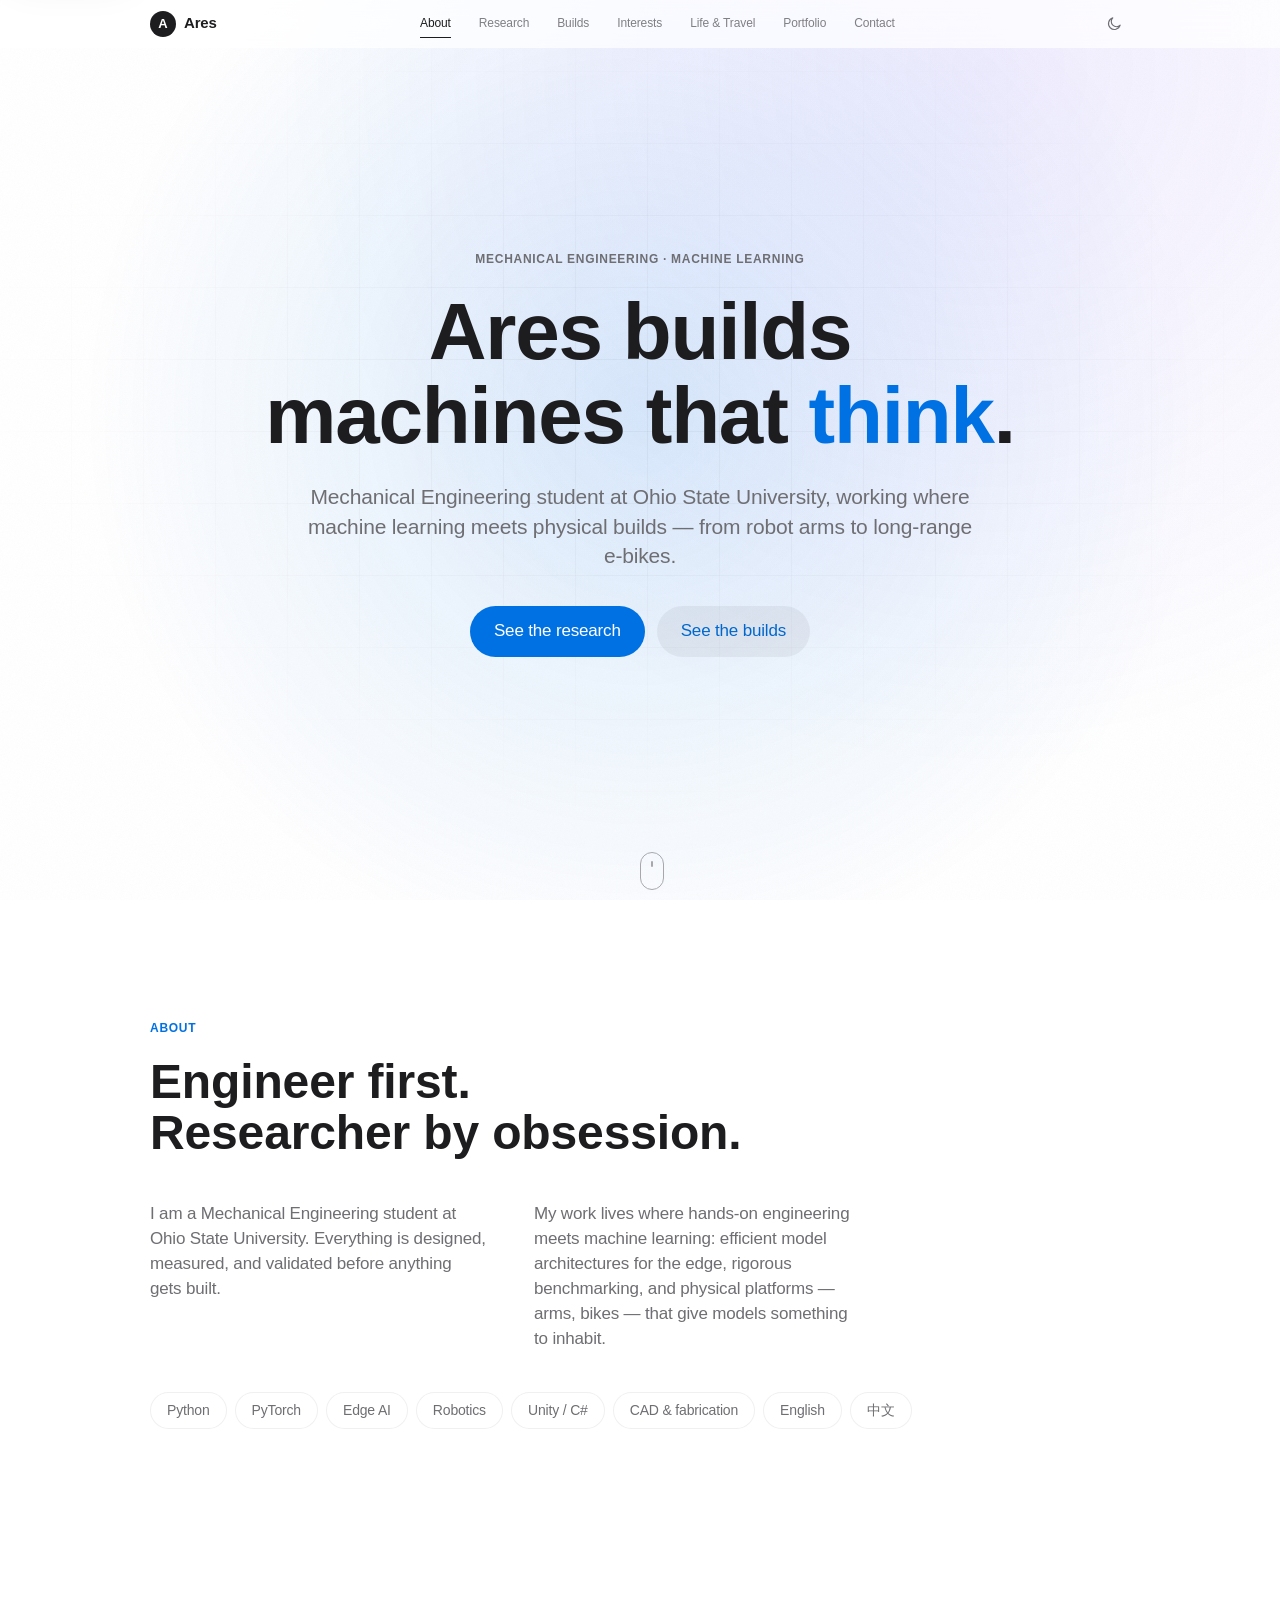
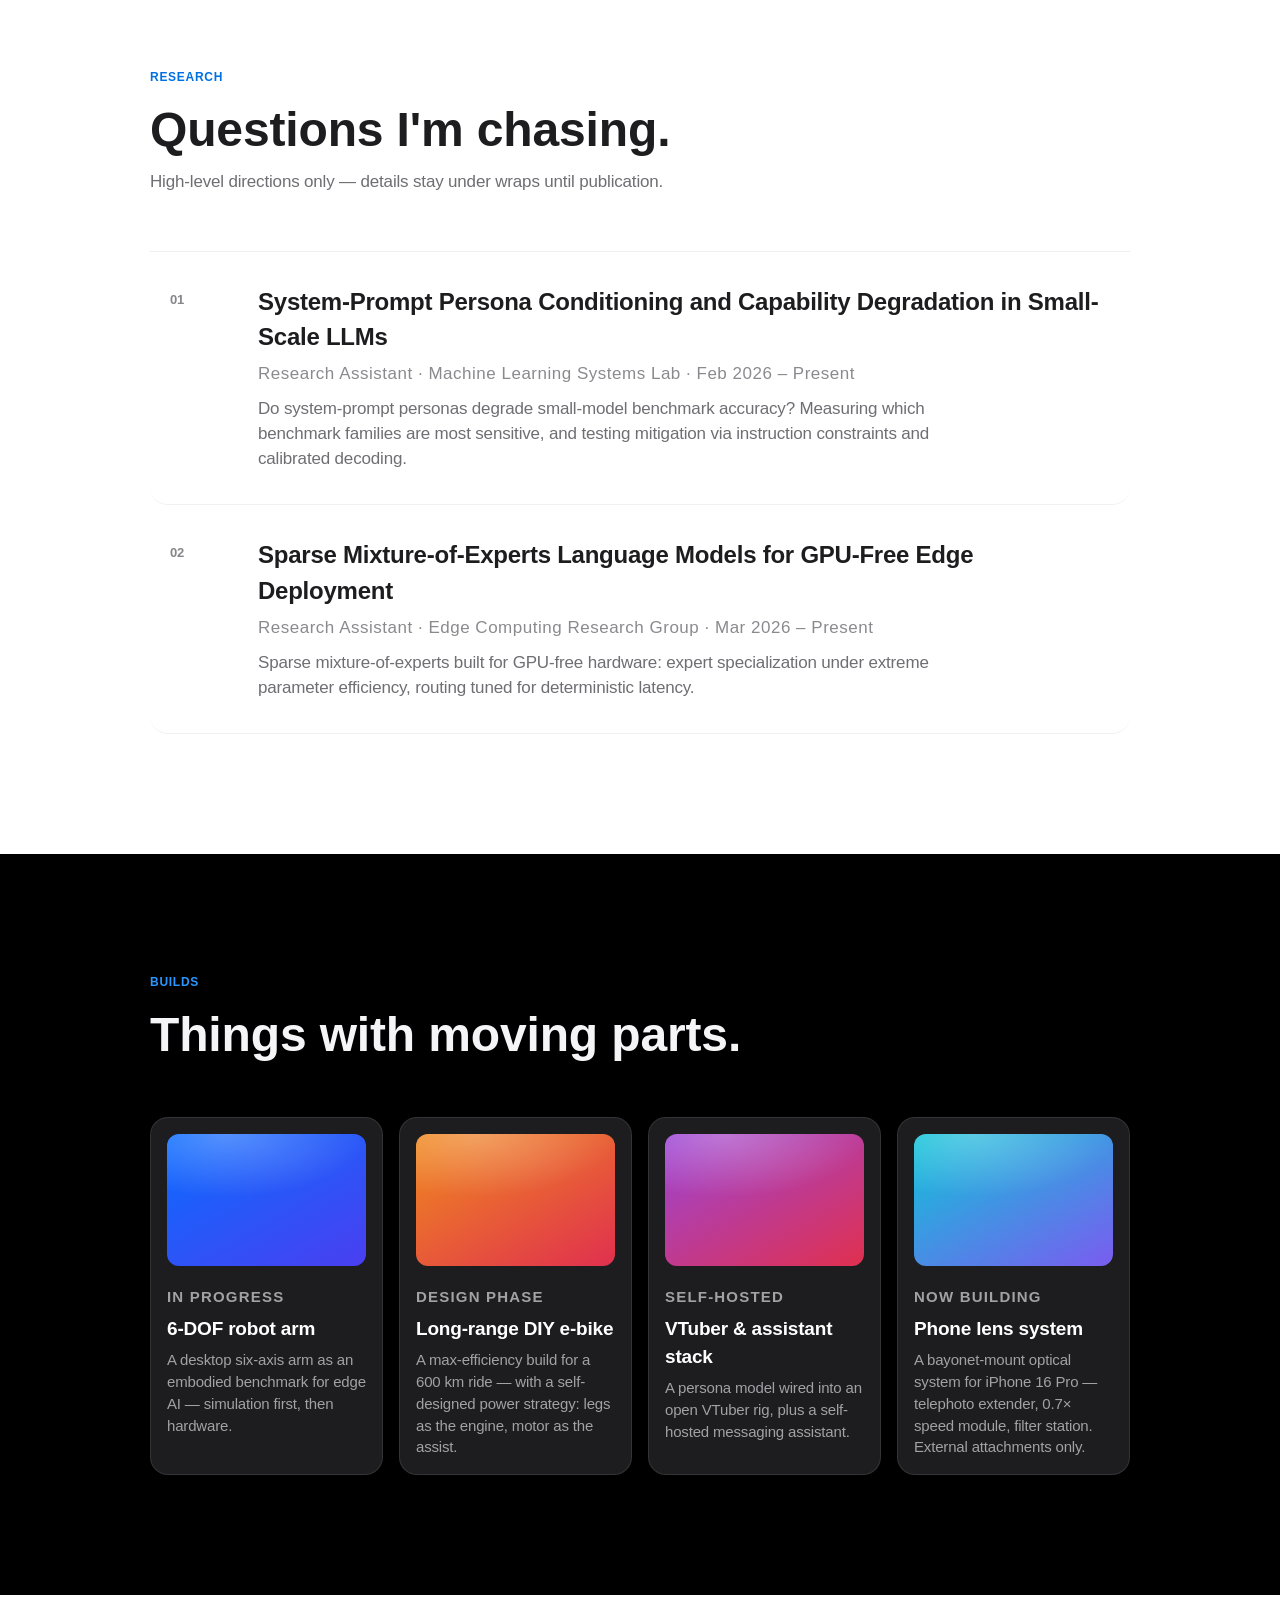
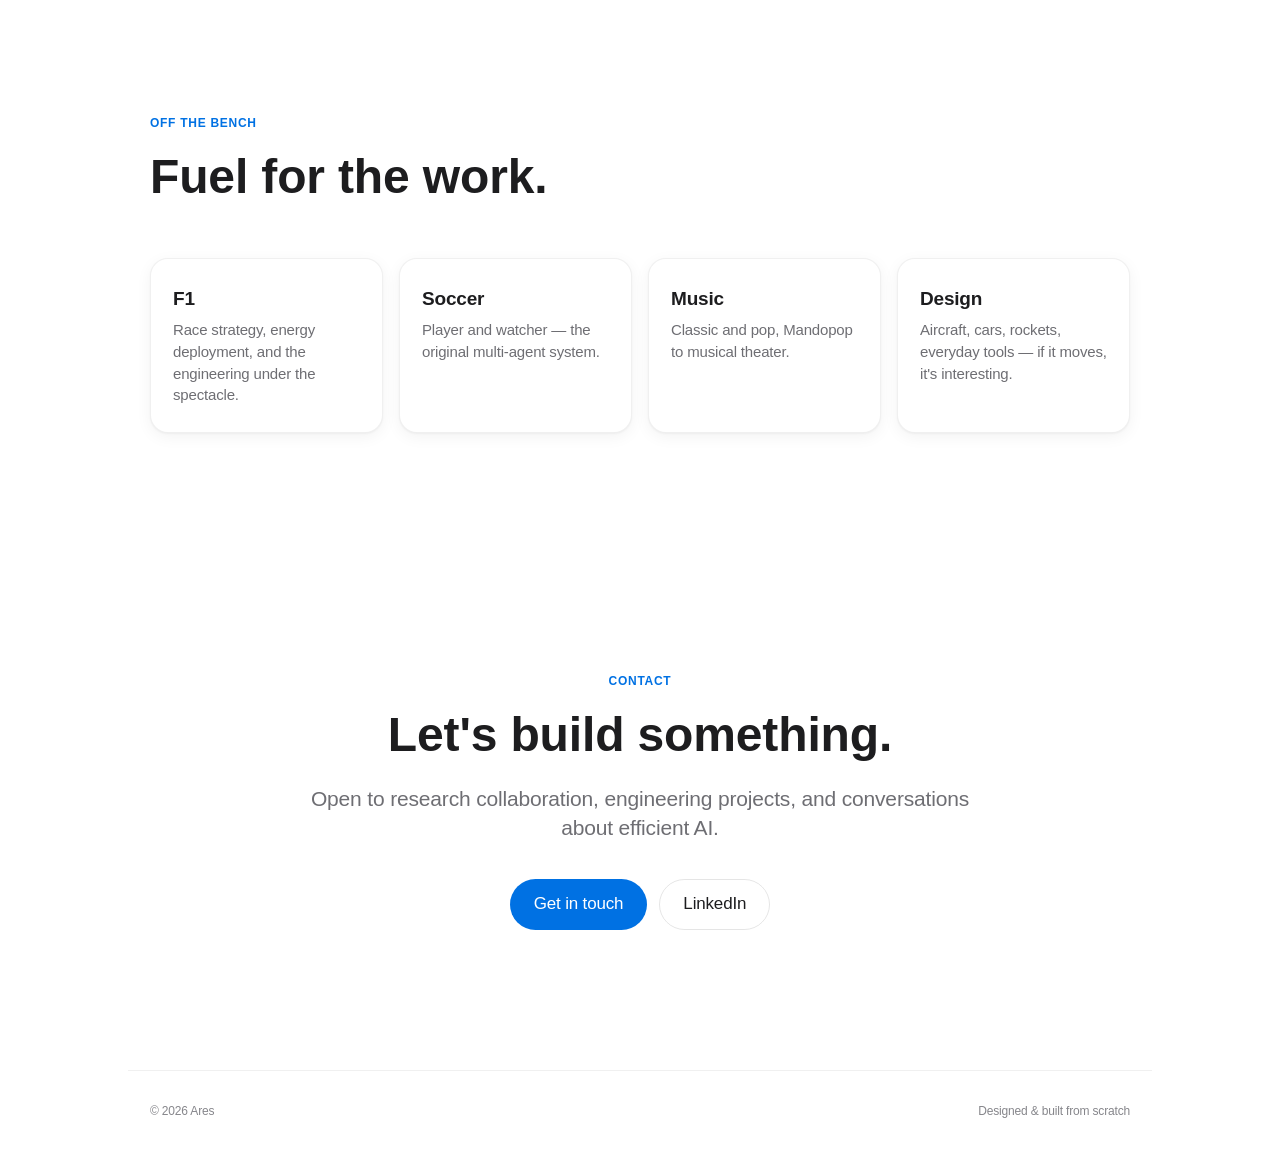
==== index.html @ 484cde70 "Remove self-hosted research lab mentions (hero + about)" ====
<!DOCTYPE html>
<html lang="en">
<head>
  <meta charset="UTF-8" />
  <meta name="viewport" content="width=device-width, initial-scale=1, viewport-fit=cover" />
  <title>Ares — Mechanical Engineer &amp; ML Researcher</title>
  <meta name="description" content="Ares — Mechanical Engineering at Ohio State. Self-hosted machine learning research, robotics, and hands-on engineering builds." />

  <meta name="color-scheme" content="light dark" />
  <meta name="theme-color" content="#ffffff" media="(prefers-color-scheme: light)" />
  <meta name="theme-color" content="#000000" media="(prefers-color-scheme: dark)" />

  <meta property="og:type" content="website" />
  <meta property="og:title" content="Ares — Mechanical Engineer &amp; ML Researcher" />
  <meta property="og:description" content="Mechanical Engineering at Ohio State. Self-hosted machine learning research, robotics, and hands-on engineering builds." />
  <meta name="twitter:card" content="summary_large_image" />

  <link rel="icon" href="data:image/svg+xml,%3Csvg xmlns='http://www.w3.org/2000/svg' viewBox='0 0 64 64'%3E%3Crect width='64' height='64' rx='15' fill='%231d1d1f'/%3E%3Ctext x='32' y='45' font-family='-apple-system,Helvetica,sans-serif' font-size='36' font-weight='600' fill='%23ffffff' text-anchor='middle'%3EA%3C/text%3E%3C/svg%3E" />

  <!-- Set theme before first paint to avoid a flash of the wrong surface. -->
  <script>
    (function () {
      try {
        var mode = localStorage.getItem("theme") || "auto";
        var dark = mode === "dark" || (mode === "auto" &&
          window.matchMedia("(prefers-color-scheme: dark)").matches);
        document.documentElement.classList.toggle("theme-dark", dark);
        document.documentElement.dataset.theme = mode;
      } catch (e) {}
    })();
  </script>

  <link rel="stylesheet" href="/styles.v3.css" />
  <noscript><style>.reveal{opacity:1 !important;transform:none !important}</style></noscript>
</head>
<body>
  <a class="skip-link" href="#main">Skip to content</a>

  <header class="nav" id="nav">
    <div class="nav-inner">
      <a class="brand" href="#top" aria-label="Ares — home">
        <span class="brand-mark" aria-hidden="true">A</span>
        <span class="brand-name">Ares</span>
      </a>

      <nav class="nav-links" id="navLinks" aria-label="Primary">
        <a href="#about">About</a>
        <a href="#research">Research</a>
        <a href="#builds">Builds</a>
        <a href="#interests">Interests</a>
        <a href="/gallery/">Life &amp; Travel</a>
        <a href="/portfolio/">Portfolio</a>
        <a href="#contact">Contact</a>
      </nav>

      <div class="nav-actions">
        <button class="icon-btn theme-toggle" id="themeToggle" type="button" aria-label="Toggle dark mode" aria-pressed="false">
          <svg class="icon-sun" viewBox="0 0 24 24" aria-hidden="true" focusable="false">
            <circle cx="12" cy="12" r="4.2"/>
            <g class="sun-rays"><path d="M12 2.4v2.6M12 19v2.6M4.8 4.8l1.9 1.9M17.3 17.3l1.9 1.9M2.4 12h2.6M19 12h2.6M4.8 19.2l1.9-1.9M17.3 6.7l1.9-1.9"/></g>
          </svg>
          <svg class="icon-moon" viewBox="0 0 24 24" aria-hidden="true" focusable="false">
            <path d="M20 14.4A8.4 8.4 0 1 1 9.6 4a6.9 6.9 0 0 0 10.4 10.4Z"/>
          </svg>
        </button>

        <button class="nav-toggle" id="navToggle" type="button" aria-label="Menu" aria-expanded="false" aria-controls="navLinks">
          <span aria-hidden="true"></span>
        </button>
      </div>
    </div>
  </header>
  <div class="nav-scrim" id="navScrim" hidden></div>

  <main id="main">
    <span id="top" class="anchor"></span>

    <!-- HERO -->
    <section class="hero" aria-labelledby="hero-title">
      <div class="hero-visual" id="heroVisual" aria-hidden="true">
        <span class="hero-glow"></span>
        <span class="hero-grid"></span>
        <span class="hero-noise"></span>
      </div>

      <div class="hero-inner">
        <p class="kicker reveal">Mechanical Engineering · Machine Learning</p>
        <h1 id="hero-title" class="reveal" style="--d:.08s">Ares builds<br />machines that <em>think</em>.</h1>
        <p class="lede reveal" style="--d:.16s">Mechanical Engineering student at Ohio State University, working where machine learning meets physical builds — from robot arms to long-range e-bikes.</p>
        <div class="hero-actions reveal" style="--d:.24s">
          <a class="btn primary" href="#research">See the research</a>
          <a class="btn ghost" href="#builds">See the builds</a>
        </div>
      </div>

      <a class="scroll-cue reveal" style="--d:.4s" href="#about" aria-label="Scroll down"><span aria-hidden="true"></span></a>
    </section>

    <!-- ABOUT -->
    <section id="about" class="section" aria-labelledby="about-title">
      <p class="section-label reveal">About</p>
      <h2 id="about-title" class="statement reveal">Engineer first.<br />Researcher by obsession.</h2>
      <div class="two-col">
        <p class="reveal">I am a Mechanical Engineering student at Ohio State University. Everything is designed, measured, and validated before anything gets built.</p>
        <p class="reveal" style="--d:.1s">My work lives where hands-on engineering meets machine learning: efficient model architectures for the edge, rigorous benchmarking, and physical platforms — arms, bikes — that give models something to inhabit.</p>
      </div>
      <ul class="tags reveal">
        <li>Python</li><li>PyTorch</li><li>Edge AI</li><li>Robotics</li><li>Unity / C#</li><li>CAD &amp; fabrication</li><li>English</li><li>中文</li>
      </ul>
    </section>

    <!-- RESEARCH -->
    <section id="research" class="section" aria-labelledby="research-title">
      <p class="section-label reveal">Research</p>
      <h2 id="research-title" class="reveal">Questions I'm chasing.</h2>
      <p class="section-sub reveal">High-level directions only — details stay under wraps until publication.</p>
      <div class="rows">
        <article class="row reveal">
          <div class="row-index" aria-hidden="true">01</div>
          <div>
            <h3>System-Prompt Persona Conditioning and Capability Degradation in Small-Scale LLMs</h3>
            <p class="row-meta">Research Assistant · Machine Learning Systems Lab · Feb 2026 – Present</p>
            <p>Do system-prompt personas degrade small-model benchmark accuracy? Measuring which benchmark families are most sensitive, and testing mitigation via instruction constraints and calibrated decoding.</p>
          </div>
        </article>
        <article class="row reveal" style="--d:.08s">
          <div class="row-index" aria-hidden="true">02</div>
          <div>
            <h3>Sparse Mixture-of-Experts Language Models for GPU-Free Edge Deployment</h3>
            <p class="row-meta">Research Assistant · Edge Computing Research Group · Mar 2026 – Present</p>
            <p>Sparse mixture-of-experts built for GPU-free hardware: expert specialization under extreme parameter efficiency, routing tuned for deterministic latency.</p>
          </div>
        </article>
      </div>
    </section>

    <!-- BUILDS (dark) -->
    <section id="builds" class="section dark" aria-labelledby="builds-title">
      <div class="section-inner">
        <p class="section-label reveal">Builds</p>
        <h2 id="builds-title" class="reveal">Things with moving parts.</h2>
        <div class="cards">
          <article class="card reveal">
            <div class="card-visual g1" aria-hidden="true"></div>
            <p class="card-kicker">In progress</p>
            <h3>6-DOF robot arm</h3>
            <p>A desktop six-axis arm as an embodied benchmark for edge AI — simulation first, then hardware.</p>
          </article>
          <article class="card reveal" style="--d:.08s">
            <div class="card-visual g2" aria-hidden="true"></div>
            <p class="card-kicker">Design phase</p>
            <h3>Long-range DIY e-bike</h3>
            <p>A max-efficiency build for a 600&nbsp;km ride — with a self-designed power strategy: legs as the engine, motor as the assist.</p>
          </article>
          <article class="card reveal" style="--d:.16s">
            <div class="card-visual g4" aria-hidden="true"></div>
            <p class="card-kicker">Self-hosted</p>
            <h3>VTuber &amp; assistant stack</h3>
            <p>A persona model wired into an open VTuber rig, plus a self-hosted messaging assistant.</p>
          </article>
          <article class="card reveal" style="--d:.24s">
            <div class="card-visual g5" aria-hidden="true"></div>
            <p class="card-kicker">Now building</p>
            <h3>Phone lens system</h3>
            <p>A bayonet-mount optical system for iPhone 16 Pro — telephoto extender, 0.7&times; speed module, filter station. External attachments only.</p>
          </article>
        </div>
      </div>
    </section>

    <!-- INTERESTS -->
    <section id="interests" class="section" aria-labelledby="interests-title">
      <p class="section-label reveal">Off the bench</p>
      <h2 id="interests-title" class="reveal">Fuel for the work.</h2>
      <ul class="interest-grid">
        <li class="reveal"><h3>F1</h3><p>Race strategy, energy deployment, and the engineering under the spectacle.</p></li>
        <li class="reveal" style="--d:.08s"><h3>Soccer</h3><p>Player and watcher — the original multi-agent system.</p></li>
        <li class="reveal" style="--d:.16s"><h3>Music</h3><p>Classic and pop, Mandopop to musical theater.</p></li>
        <li class="reveal" style="--d:.24s"><h3>Design</h3><p>Aircraft, cars, rockets, everyday tools — if it moves, it's interesting.</p></li>
      </ul>
    </section>

    <!-- CONTACT -->
    <section id="contact" class="section cta" aria-labelledby="contact-title">
      <p class="section-label reveal">Contact</p>
      <h2 id="contact-title" class="reveal">Let's build something.</h2>
      <p class="lede reveal">Open to research collaboration, engineering projects, and conversations about efficient AI.</p>
      <div class="contact-links reveal">
        <a class="btn primary" href="mailto:zhang.16040@osu.edu">Get in touch</a>
        <a class="btn ghost" href="https://www.linkedin.com/in/aresyujiezhang" target="_blank" rel="noopener">LinkedIn</a>
      </div>
    </section>
  </main>

  <footer class="footer">
    <span>© <span id="year">2026</span> Ares</span>
    <span>Designed &amp; built from scratch</span>
  </footer>

  <script src="/script.v3.js"></script>
</body>
</html>
---- styles.v3.css ----
/* ==========================================================================
   Design language: Apple-style restraint.
   - One type family, tight tracking at display sizes, generous optical space
   - Hairline separators instead of borders, depth from shadow not outlines
   - Single accent hue, used sparingly
   - Motion: slow, small, and never decorative-first
   ========================================================================== */

:root {
  /* type */
  --font: -apple-system, BlinkMacSystemFont, "SF Pro Display", "SF Pro Text",
          "Helvetica Neue", "Inter", "PingFang SC", "Microsoft YaHei", sans-serif;

  /* light surfaces */
  --bg:            #ffffff;
  --bg-alt:        #f5f5f7;
  --surface:       #ffffff;
  --surface-hover: #f5f5f7;
  --ink:           #1d1d1f;
  --ink-2:         #6e6e73;
  --ink-3:         #86868b;
  --hairline:      rgba(0, 0, 0, 0.10);
  --hairline-soft: rgba(0, 0, 0, 0.06);
  --accent:        #0071e3;
  --accent-hover:  #0077ed;
  --accent-ink:    #0066cc;
  --fill-quiet:    rgba(0, 0, 0, 0.05);
  --shadow-sm:     0 1px 2px rgba(0,0,0,.04), 0 4px 16px rgba(0,0,0,.05);
  --shadow-md:     0 4px 12px rgba(0,0,0,.06), 0 16px 40px rgba(0,0,0,.08);
  --shadow-lg:     0 8px 20px rgba(0,0,0,.08), 0 30px 60px rgba(0,0,0,.12);
  --nav-bg:        rgba(255, 255, 255, 0.72);

  /* "Pro" panel (Builds) */
  --pro-bg:        #000000;
  --pro-surface:   #1d1d1f;
  --pro-surface-2: #161617;
  --pro-ink:       #f5f5f7;
  --pro-ink-2:     #a1a1a6;
  --pro-accent:    #2997ff;
  --pro-hairline:  rgba(255, 255, 255, 0.10);

  /* hero atmosphere */
  --glow-1: rgba(0, 113, 227, 0.16);
  --glow-2: rgba(122, 92, 248, 0.12);
  --grid-line: rgba(0, 0, 0, 0.045);
  --noise-opacity: 0.032;

  /* motion */
  --ease: cubic-bezier(0.28, 0.11, 0.32, 1);
  --ease-out: cubic-bezier(0.16, 1, 0.3, 1);

  --nav-h: 48px;
  --gutter: 22px;
  --measure: 980px;
}

.theme-dark {
  color-scheme: dark;

  --bg:            #000000;
  --bg-alt:        #0a0a0a;
  --surface:       #1c1c1e;
  --surface-hover: #242426;
  --ink:           #f5f5f7;
  --ink-2:         #a1a1a6;
  --ink-3:         #86868b;
  --hairline:      rgba(255, 255, 255, 0.14);
  --hairline-soft: rgba(255, 255, 255, 0.08);
  --accent:        #2997ff;
  --accent-hover:  #47a9ff;
  --accent-ink:    #2997ff;
  --fill-quiet:    rgba(255, 255, 255, 0.08);
  --shadow-sm:     0 1px 2px rgba(0,0,0,.5), 0 4px 16px rgba(0,0,0,.4);
  --shadow-md:     0 4px 12px rgba(0,0,0,.5), 0 16px 40px rgba(0,0,0,.55);
  --shadow-lg:     0 8px 20px rgba(0,0,0,.55), 0 30px 60px rgba(0,0,0,.7);
  --nav-bg:        rgba(0, 0, 0, 0.68);

  --pro-bg:        #0c0c0e;
  --pro-surface:   #1c1c1e;
  --pro-surface-2: #141416;
  --pro-ink:       #f5f5f7;
  --pro-ink-2:     #a1a1a6;
  --pro-accent:    #2997ff;

  --glow-1: rgba(41, 151, 255, 0.22);
  --glow-2: rgba(122, 92, 248, 0.18);
  --grid-line: rgba(255, 255, 255, 0.05);
  --noise-opacity: 0.05;
}

/* ---------------- reset ---------------- */
*, *::before, *::after { box-sizing: border-box; }
* { margin: 0; padding: 0; }

html {
  scroll-behavior: smooth;
  -webkit-text-size-adjust: 100%;
}

body {
  background: var(--bg);
  color: var(--ink);
  font-family: var(--font);
  font-size: 17px;
  line-height: 1.47;
  font-weight: 400;
  letter-spacing: -0.01em;
  -webkit-font-smoothing: antialiased;
  -moz-osx-font-smoothing: grayscale;
  text-rendering: optimizeLegibility;
  overflow-x: hidden;
  transition: background-color .4s var(--ease), color .4s var(--ease);
}

img, svg { display: block; max-width: 100%; }
a { color: var(--accent); text-decoration: none; }
ul { list-style: none; }

/* Anchors must clear the fixed nav. */
[id] { scroll-margin-top: calc(var(--nav-h) + 24px); }
.anchor { display: block; height: 0; }

/* ---------------- focus & skip link ---------------- */
:focus-visible {
  outline: 2px solid var(--accent);
  outline-offset: 3px;
  border-radius: 6px;
}
.skip-link {
  position: fixed; top: 8px; left: 8px; z-index: 200;
  transform: translateY(-200%);
  background: var(--surface); color: var(--ink);
  padding: 10px 18px; border-radius: 980px;
  font-size: 14px; font-weight: 500;
  box-shadow: var(--shadow-md);
  transition: transform .25s var(--ease);
}
.skip-link:focus-visible { transform: none; }

/* ---------------- nav ---------------- */
.nav {
  position: fixed; inset: 0 0 auto 0; z-index: 100;
  height: var(--nav-h);
  background: var(--nav-bg);
  -webkit-backdrop-filter: saturate(180%) blur(20px);
  backdrop-filter: saturate(180%) blur(20px);
  border-bottom: 1px solid transparent;
  transition: border-color .3s var(--ease), box-shadow .3s var(--ease);
}
.nav.scrolled {
  border-bottom-color: var(--hairline-soft);
  box-shadow: 0 1px 12px rgba(0,0,0,.05);
}

.nav-inner {
  max-width: 1024px; height: 100%;
  margin: 0 auto; padding: 0 var(--gutter);
  display: flex; align-items: center; justify-content: space-between; gap: 16px;
}

.brand { display: flex; align-items: center; gap: 8px; color: var(--ink); }
.brand-mark {
  display: grid; place-items: center;
  width: 26px; height: 26px; border-radius: 50%;
  background: var(--ink); color: var(--bg);
  font-size: 13px; font-weight: 600; letter-spacing: 0;
  transition: transform .3s var(--ease);
}
.brand:hover .brand-mark { transform: scale(1.06); }
.brand-name { font-size: 15px; font-weight: 600; letter-spacing: -0.01em; }

.nav-links { display: flex; align-items: center; gap: 28px; }
.nav-links a {
  position: relative;
  color: var(--ink-2);
  font-size: 12px; font-weight: 400; letter-spacing: -0.01em;
  padding: 4px 0;
  transition: color .25s var(--ease), opacity .25s var(--ease);
  opacity: .88;
}
.nav-links a::after {
  content: ""; position: absolute; left: 0; right: 0; bottom: -2px;
  height: 1px; background: currentColor;
  transform: scaleX(0); transform-origin: left;
  transition: transform .35s var(--ease);
}
.nav-links a:hover { color: var(--ink); opacity: 1; }
.nav-links a.active { color: var(--ink); opacity: 1; }
.nav-links a.active::after { transform: scaleX(1); }

.nav-actions { display: flex; align-items: center; gap: 4px; }

.icon-btn {
  display: grid; place-items: center;
  width: 32px; height: 32px;
  border: none; border-radius: 50%;
  background: transparent; color: var(--ink-2);
  cursor: pointer;
  transition: background .25s var(--ease), color .25s var(--ease);
}
.icon-btn:hover { background: var(--fill-quiet); color: var(--ink); }
.icon-btn svg {
  width: 17px; height: 17px;
  fill: none; stroke: currentColor; stroke-width: 1.6;
  stroke-linecap: round; stroke-linejoin: round;
}
.icon-moon { fill: currentColor; stroke: none; }

/* Sun shows in dark mode (click → go light); moon shows in light mode. */
.icon-sun { display: none; }
.icon-moon { display: block; }
.theme-dark .icon-sun { display: block; }
.theme-dark .icon-moon { display: none; }

.nav-toggle {
  display: none;
  width: 32px; height: 32px;
  border: none; background: transparent; cursor: pointer;
  position: relative;
}
.nav-toggle span,
.nav-toggle span::before,
.nav-toggle span::after {
  position: absolute; left: 7px; width: 18px; height: 1.5px;
  background: var(--ink); border-radius: 2px;
  transition: transform .35s var(--ease), opacity .2s var(--ease);
}
.nav-toggle span { top: 15px; }
.nav-toggle span::before { content: ""; top: -5px; left: 0; }
.nav-toggle span::after  { content: ""; top: 5px;  left: 0; }
.nav-toggle[aria-expanded="true"] span { background: transparent; }
.nav-toggle[aria-expanded="true"] span::before { transform: translateY(5px) rotate(45deg); }
.nav-toggle[aria-expanded="true"] span::after  { transform: translateY(-5px) rotate(-45deg); }

.nav-scrim {
  position: fixed; inset: var(--nav-h) 0 0 0; z-index: 90;
  background: rgba(0,0,0,.35);
  -webkit-backdrop-filter: blur(2px); backdrop-filter: blur(2px);
  opacity: 0; transition: opacity .3s var(--ease);
}
.nav-scrim.show { opacity: 1; }

/* ---------------- hero ---------------- */
.hero {
  position: relative;
  min-height: 100svh;
  display: grid; place-items: center;
  text-align: center;
  padding: calc(var(--nav-h) + 56px) var(--gutter) 96px;
  isolation: isolate;
}

.hero-visual { position: absolute; inset: 0; z-index: -1; overflow: hidden; }

.hero-glow {
  position: absolute; left: 50%; top: 46%;
  width: 150vmax; height: 150vmax;
  transform: translate(-50%, -50%);
  background:
    radial-gradient(circle at 50% 50%, var(--glow-1) 0%, transparent 42%),
    radial-gradient(circle at 68% 32%, var(--glow-2) 0%, transparent 38%);
  opacity: .9;
  pointer-events: none;
}

.hero-grid {
  position: absolute; inset: -1px;
  background-image:
    linear-gradient(to right, var(--grid-line) 1px, transparent 1px),
    linear-gradient(to bottom, var(--grid-line) 1px, transparent 1px);
  background-size: 72px 72px;
  -webkit-mask-image: radial-gradient(ellipse 70% 60% at 50% 45%, #000 0%, transparent 78%);
  mask-image: radial-gradient(ellipse 70% 60% at 50% 45%, #000 0%, transparent 78%);
  pointer-events: none;
}

.hero-noise {
  position: absolute; inset: 0;
  opacity: var(--noise-opacity);
  mix-blend-mode: overlay;
  pointer-events: none;
  background-image: url("data:image/svg+xml,%3Csvg xmlns='http://www.w3.org/2000/svg' width='180' height='180'%3E%3Cfilter id='n'%3E%3CfeTurbulence type='fractalNoise' baseFrequency='0.85' numOctaves='3' stitchTiles='stitch'/%3E%3C/filter%3E%3Crect width='180' height='180' filter='url(%23n)'/%3E%3C/svg%3E");
}

.hero-inner { max-width: 860px; }

.kicker {
  font-size: 12px; font-weight: 600; letter-spacing: 0.06em;
  text-transform: uppercase; color: var(--ink-2);
  margin-bottom: 22px;
}

.hero h1 {
  font-size: clamp(40px, 8vw, 80px);
  line-height: 1.05;
  letter-spacing: -0.015em;
  font-weight: 600;
  text-wrap: balance;
}
.hero h1 em { font-style: normal; color: var(--accent); }

.lede {
  color: var(--ink-2);
  font-size: 21px; line-height: 1.4; letter-spacing: -0.008em;
  max-width: 34em; margin: 24px auto 0;
  text-wrap: pretty;
}

.hero-actions { display: flex; gap: 12px; justify-content: center; flex-wrap: wrap; margin-top: 36px; }

.btn {
  display: inline-flex; align-items: center; justify-content: center;
  min-height: 46px; padding: 12px 23px;
  border-radius: 980px;
  font-size: 17px; font-weight: 400; letter-spacing: -0.01em;
  border: 1px solid transparent;
  transition: background-color .25s var(--ease), color .25s var(--ease),
              border-color .25s var(--ease), transform .25s var(--ease);
}
.btn:hover { transform: translateY(-1px); }
.btn:active { transform: translateY(0); }
.btn.primary { background: var(--accent); color: #fff; }
.btn.primary:hover { background: var(--accent-hover); }
.btn.ghost { background: var(--fill-quiet); color: var(--accent-ink); }
.btn.ghost:hover { background: var(--fill-quiet); border-color: var(--hairline); }

.scroll-cue {
  position: absolute; bottom: 34px; left: 50%;
  transform: translateX(-50%);
  width: 24px; height: 38px;
  border: 1.5px solid var(--ink-3); border-radius: 12px;
  opacity: .7;
  transition: opacity .3s var(--ease);
}
.scroll-cue:hover { opacity: 1; }
.scroll-cue span {
  display: block; width: 2px; height: 6px; margin: 8px auto 0;
  border-radius: 2px; background: var(--ink-3);
  animation: cue 2s var(--ease) infinite;
}
@keyframes cue {
  0%   { transform: translateY(0);    opacity: 1; }
  60%  { transform: translateY(11px); opacity: 0; }
  100% { transform: translateY(0);    opacity: 0; }
}

/* ---------------- sections ---------------- */
.section {
  padding: 120px var(--gutter);
  max-width: calc(var(--measure) + var(--gutter) * 2);
  margin: 0 auto;
}

.section-label {
  font-size: 12px; font-weight: 600; letter-spacing: 0.06em;
  text-transform: uppercase; color: var(--accent);
  margin-bottom: 18px;
}
.section h2, .statement {
  font-size: clamp(32px, 5vw, 48px);
  line-height: 1.07; letter-spacing: -0.003em; font-weight: 600;
  text-wrap: balance;
}
.statement { margin-bottom: 44px; }
.section-sub { color: var(--ink-2); margin-top: 14px; font-size: 17px; }

.two-col {
  display: grid; grid-template-columns: 1fr 1fr; gap: 32px 48px;
  color: var(--ink-2); font-size: 17px;
  max-width: 720px;
  text-wrap: pretty;
}

.tags { display: flex; flex-wrap: wrap; gap: 8px; margin-top: 40px; }
.tags li {
  background: var(--surface); border: 1px solid var(--hairline-soft);
  border-radius: 980px; padding: 7px 16px;
  font-size: 14px; font-weight: 400; color: var(--ink-2);
  transition: border-color .25s var(--ease), color .25s var(--ease);
}
.tags li:hover { border-color: var(--hairline); color: var(--ink); }

/* ---------------- research rows ---------------- */
.rows { margin-top: 56px; border-top: 1px solid var(--hairline-soft); }
.row {
  display: grid; grid-template-columns: 64px 1fr; gap: 24px;
  padding: 32px 20px;
  border-bottom: 1px solid var(--hairline-soft);
  border-radius: 18px;
  transition: background-color .35s var(--ease);
}
.row:hover { background: var(--surface-hover); }
.row-index {
  font-size: 13px; font-weight: 600; color: var(--ink-3);
  font-variant-numeric: tabular-nums; padding-top: 6px;
}
.row h3 { font-size: 24px; font-weight: 600; letter-spacing: -0.01em; margin-bottom: 8px; }
.row p { color: var(--ink-2); font-size: 17px; max-width: 42em; text-wrap: pretty; }
.row-meta { font-size: 14px; letter-spacing: .03em; opacity: .8; margin: 6px 0 10px; }

/* ---------------- builds (dark panel) ---------------- */
.section.dark {
  background: var(--pro-bg);
  color: var(--pro-ink);
  max-width: none;
  padding: 120px var(--gutter);
}
.section.dark .section-inner { max-width: var(--measure); margin: 0 auto; }
.section.dark .section-label { color: var(--pro-accent); }

.cards {
  display: grid; grid-template-columns: repeat(4, 1fr);
  gap: 16px; margin-top: 56px;
}
.card {
  background: var(--pro-surface);
  border: 1px solid var(--pro-hairline);
  border-radius: 18px; padding: 16px;
  transition: transform .4s var(--ease), box-shadow .4s var(--ease),
              border-color .4s var(--ease);
}
.card:hover {
  transform: translateY(-5px);
  box-shadow: 0 20px 50px rgba(0,0,0,.55);
  border-color: rgba(255,255,255,.18);
}
.card-visual {
  height: 132px; border-radius: 12px; margin-bottom: 20px;
  position: relative; overflow: hidden;
}
.card-visual::after {
  content: ""; position: absolute; inset: 0;
  background: radial-gradient(ellipse 120% 80% at 30% 0%, rgba(255,255,255,.28), transparent 60%);
}
.g1 { background: linear-gradient(150deg, #0a6cff, #4a3ff0); }
.g2 { background: linear-gradient(150deg, #f08a1e, #e0304f); }
.g3 { background: linear-gradient(150deg, #1fa84b, #0a6cff); }
.g4 { background: linear-gradient(150deg, #9b45d8, #e0304f); }
.g5 { background: linear-gradient(150deg, #0ec5d8, #7a5cf0); }
.theme-dark .g1 { background: linear-gradient(150deg, #0b5ad6, #3a30c4); }
.theme-dark .g2 { background: linear-gradient(150deg, #c96f14, #b8273f); }
.theme-dark .g3 { background: linear-gradient(150deg, #188a3e, #0b5ad6); }
.theme-dark .g4 { background: linear-gradient(150deg, #7d37ae, #b8273f); }
.theme-dark .g5 { background: linear-gradient(150deg, #0a9aad, #5f46bd); }

.card-kicker {
  font-size: 11px; font-weight: 600; letter-spacing: 0.08em;
  text-transform: uppercase; color: var(--pro-accent); margin-bottom: 8px;
}
.card h3 { font-size: 19px; font-weight: 600; letter-spacing: -0.01em; margin-bottom: 6px; color: #fff; }
.card p { color: var(--pro-ink-2); font-size: 15px; line-height: 1.45; }

/* ---------------- interests ---------------- */
.interest-grid {
  display: grid; grid-template-columns: repeat(4, 1fr);
  gap: 16px; margin-top: 56px;
}
.interest-grid li {
  background: var(--surface);
  border: 1px solid var(--hairline-soft);
  border-radius: 18px; padding: 26px 22px;
  box-shadow: var(--shadow-sm);
  transition: transform .35s var(--ease), box-shadow .35s var(--ease);
}
.interest-grid li:hover { transform: translateY(-4px); box-shadow: var(--shadow-md); }
.interest-grid h3 { font-size: 19px; font-weight: 600; letter-spacing: -0.01em; margin-bottom: 6px; }
.interest-grid p { color: var(--ink-2); font-size: 15px; line-height: 1.45; text-wrap: pretty; }

/* ---------------- contact ---------------- */
.cta { text-align: center; padding-bottom: 140px; }
.cta .lede { margin-inline: auto; }
.cta .contact-links { display: flex; gap: 12px; justify-content: center; flex-wrap: wrap; margin-top: 36px; }
.cta .btn.ghost { background: transparent; border-color: var(--hairline); color: var(--ink); }
.cta .btn.ghost:hover { background: var(--fill-quiet); }
.btn[data-placeholder] { cursor: default; }

/* ---------------- footer ---------------- */
.footer {
  display: flex; justify-content: space-between; gap: 12px; flex-wrap: wrap;
  max-width: calc(var(--measure) + var(--gutter) * 2);
  margin: 0 auto; padding: 32px var(--gutter) 48px;
  border-top: 1px solid var(--hairline-soft);
  color: var(--ink-3); font-size: 12px;
}

/* ---------------- reveal ---------------- */
.reveal {
  opacity: 0; transform: translateY(24px);
  transition: opacity .8s var(--ease), transform .8s var(--ease);
  transition-delay: var(--d, 0s);
}
.reveal.visible { opacity: 1; transform: none; }

/* ---------------- collections index ---------------- */
.collections {
  display: grid; grid-template-columns: 1fr 1fr;
  gap: 24px; margin-top: 8px;
}
.collection-card {
  display: block; border-radius: 20px; overflow: hidden;
  background: var(--surface);
  border: 1px solid var(--hairline-soft);
  box-shadow: var(--shadow-sm);
  color: inherit;
  transition: transform .35s var(--ease), box-shadow .35s var(--ease);
}
.collection-card:hover { transform: translateY(-5px); box-shadow: var(--shadow-md); }
.collection-card img {
  display: block; width: 100%; aspect-ratio: 16 / 10; object-fit: cover;
}
.cc-body { padding: 22px 24px 26px; }
.cc-count {
  margin: 0 0 8px; font-size: 13px; letter-spacing: .14em;
  text-transform: uppercase; color: var(--accent-ink);
}
.collection-card h3 { margin: 0 0 8px; font-size: 22px; letter-spacing: -0.01em; }
.cc-body p:last-child { margin: 0; color: var(--ink-2); font-size: 16px; }
.back-link { color: var(--accent-ink); }
.back-link:hover { text-decoration: underline; }

/* ---------------- gallery page ---------------- */
.gallery-credit {
  margin-top: 14px; font-size: 14px; letter-spacing: .02em;
  color: var(--ink-2); opacity: .85;
}

/* The room: a dark, immersive space for the photographs. */
.room {
  background: #08080a;
  padding: 110px var(--gutter);
}
.room-inner {
  max-width: 1120px;
  margin: 0 auto;
}
.room-figure { margin: 0 0 120px; }
.room-figure:last-child { margin-bottom: 8px; }
.room-figure img {
  display: block;
  width: 100%; height: auto; max-height: 80vh;
  object-fit: contain;
  border-radius: 8px;
  background: #000;
  cursor: zoom-in;
}
.room-cap {
  display: flex; align-items: baseline; gap: 16px;
  margin-top: 22px;
}
.room-num {
  font-size: 13px; letter-spacing: .2em;
  color: var(--accent); white-space: nowrap;
}
.room-cap p {
  margin: 0; font-size: 15px; line-height: 1.6;
  color: rgba(255, 255, 255, 0.62);
}
.room-empty {
  max-width: 1120px; margin: 0 auto; padding: 64px 24px; text-align: center;
  border: 1px dashed rgba(255, 255, 255, 0.22);
  border-radius: 18px; color: rgba(255, 255, 255, 0.6);
}

/* ---------------- lightbox ---------------- */
.lightbox {
  position: fixed; inset: 0; z-index: 300;
  display: flex; align-items: center; justify-content: center;
  background: rgba(8, 8, 10, 0.9);
  -webkit-backdrop-filter: blur(10px); backdrop-filter: blur(10px);
  opacity: 0; visibility: hidden;
  transition: opacity .3s var(--ease), visibility .3s;
}
.lightbox.open { opacity: 1; visibility: visible; }
.lightbox figure { margin: 0; max-width: min(92vw, 1400px); text-align: center; }
.lightbox img { max-width: 100%; max-height: 80vh; border-radius: 12px; }
.lightbox figcaption { color: #fff; opacity: .7; font-size: 14px; margin-top: 12px; }
.lb-btn {
  position: absolute; top: 50%; transform: translateY(-50%);
  width: 46px; height: 46px; border-radius: 50%;
  border: 1px solid rgba(255, 255, 255, 0.25);
  background: rgba(255, 255, 255, 0.08);
  color: #fff; font-size: 22px; line-height: 1; cursor: pointer;
}
.lb-btn:hover { background: rgba(255, 255, 255, 0.16); }
.lb-prev { left: 20px; }
.lb-next { right: 20px; }
.lb-close { top: 20px; right: 20px; transform: none; }

/* ---------------- responsive: 1068px ---------------- */
@media (max-width: 1068px) {
  .cards { grid-template-columns: repeat(2, 1fr); }
  .interest-grid { grid-template-columns: repeat(2, 1fr); }
  .section { padding: 100px var(--gutter); }
  .section.dark { padding: 100px var(--gutter); }
}

/* ---------------- responsive: 734px ---------------- */
@media (max-width: 734px) {
  .nav-links {
    position: fixed; top: var(--nav-h); left: 0; right: 0; z-index: 95;
    flex-direction: column; align-items: stretch; gap: 0;
    background: var(--nav-bg);
    -webkit-backdrop-filter: saturate(180%) blur(20px);
    backdrop-filter: saturate(180%) blur(20px);
    padding: 8px var(--gutter) 20px;
    border-bottom: 1px solid var(--hairline-soft);
    opacity: 0; visibility: hidden;
    transform: translateY(-8px);
    transition: opacity .3s var(--ease), transform .3s var(--ease), visibility .3s;
  }
  .nav-links.open { opacity: 1; visibility: visible; transform: none; }
  .nav-links a {
    padding: 14px 0; font-size: 17px; color: var(--ink);
    border-top: 1px solid var(--hairline-soft);
  }
  .nav-links a::after { display: none; }
  .nav-toggle { display: block; }

  .hero { padding-top: calc(var(--nav-h) + 40px); }
  .lede { font-size: 19px; }
  .two-col { grid-template-columns: 1fr; gap: 20px; }
  .row { grid-template-columns: 1fr; gap: 8px; padding: 26px 12px; }
  .row-index { padding-top: 0; }
  .cards { grid-template-columns: 1fr; }
  .collections { grid-template-columns: 1fr; }
  .room { padding: 72px var(--gutter); }
  .room-figure { margin-bottom: 84px; }
  .interest-grid { grid-template-columns: 1fr; }
  .section { padding: 72px var(--gutter); }
  .section.dark { padding: 72px var(--gutter); }
  .cta { padding-bottom: 96px; }
}

/* ---------------- reduced motion ---------------- */
@media (prefers-reduced-motion: reduce) {
  html { scroll-behavior: auto; }
  .reveal { opacity: 1 !important; transform: none !important; transition: none; }
  .scroll-cue span { animation: none; }
  .btn:hover, .card:hover, .interest-grid li:hover, .brand:hover .brand-mark { transform: none; }
  * { transition-duration: .01ms !important; }
}

/* ---------------- print ---------------- */
@media print {
  .nav, .nav-scrim, .scroll-cue, .hero-visual { display: none !important; }
  .reveal { opacity: 1 !important; transform: none !important; }
  body { background: #fff; color: #000; }
}

/* ---------------- back-to-top ---------------- */
#toTop {
  position: fixed;
  right: 22px; bottom: 22px;
  width: 44px; height: 44px;
  border-radius: 50%;
  border: 1px solid var(--hairline-soft);
  background: var(--surface);
  color: var(--ink-2);
  box-shadow: var(--shadow-md);
  cursor: pointer;
  display: flex; align-items: center; justify-content: center;
  opacity: 0; visibility: hidden;
  transform: translateY(10px);
  transition: opacity .3s var(--ease), transform .3s var(--ease), visibility .3s,
              background .2s var(--ease), color .2s var(--ease);
  z-index: 80;
  -webkit-tap-highlight-color: transparent;
}
#toTop.show { opacity: 1; visibility: visible; transform: none; }
#toTop:hover { background: var(--surface-hover); color: var(--ink); }
#toTop:focus-visible { outline: 2px solid var(--accent); outline-offset: 2px; }
#toTop svg { display: block; }
@media (prefers-reduced-motion: reduce) {
  #toTop { transition: none; }
}

/* ---------------- portfolio ---------------- */
.portfolio-grid {
  display: grid; grid-template-columns: 300px 1fr; gap: 56px;
  align-items: start; margin-top: 48px;
}
.portfolio-photo img {
  display: block; width: 100%; height: auto; aspect-ratio: 3 / 4; object-fit: cover;
  border-radius: 18px; box-shadow: var(--shadow-md); background: var(--bg-alt);
}
.portfolio-bio { color: var(--ink-2); font-size: 17px; line-height: 1.65; text-wrap: pretty; }
.portfolio-bio p + p { margin-top: 1.1em; }
.portfolio-bio a { color: var(--accent-ink); text-decoration: none; }
.portfolio-bio a:hover { text-decoration: underline; }
@media (max-width: 734px) {
  .portfolio-grid { grid-template-columns: 1fr; gap: 32px; margin-top: 36px; }
  .portfolio-photo { max-width: 300px; }
}
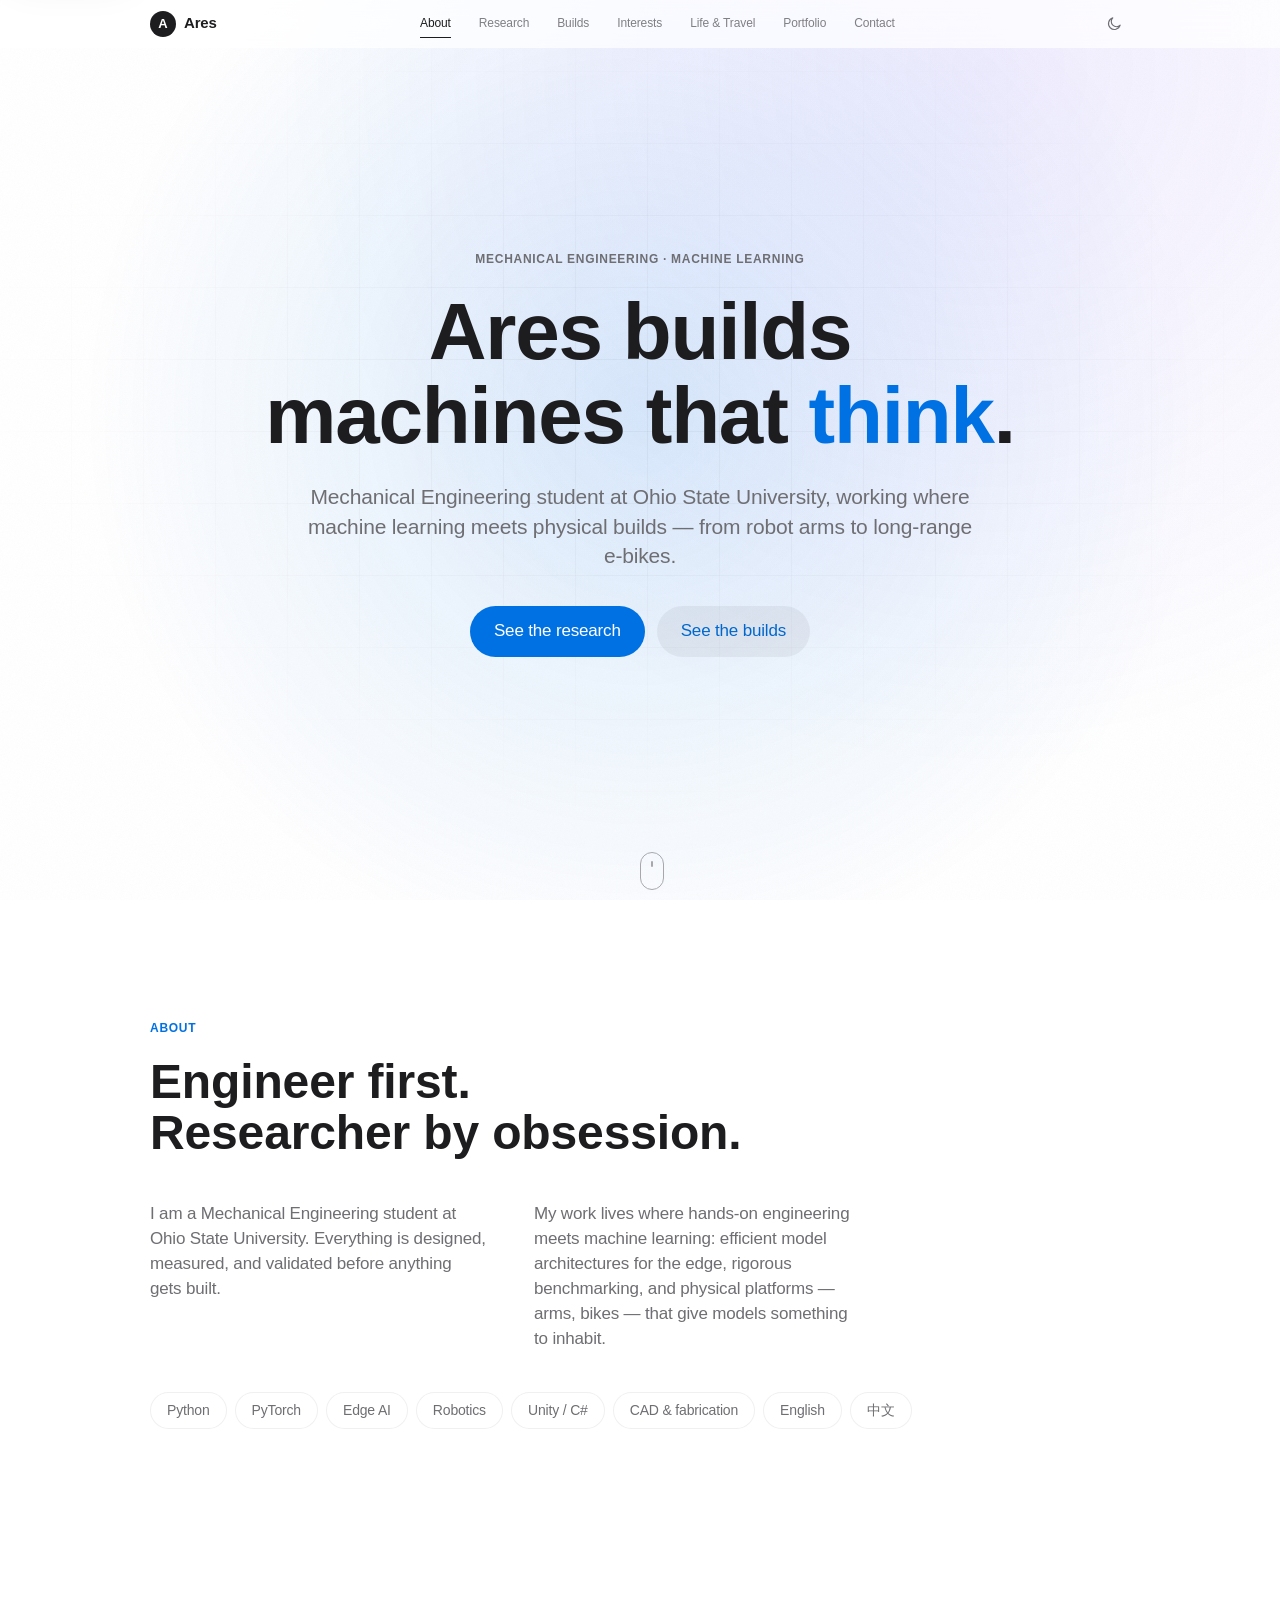
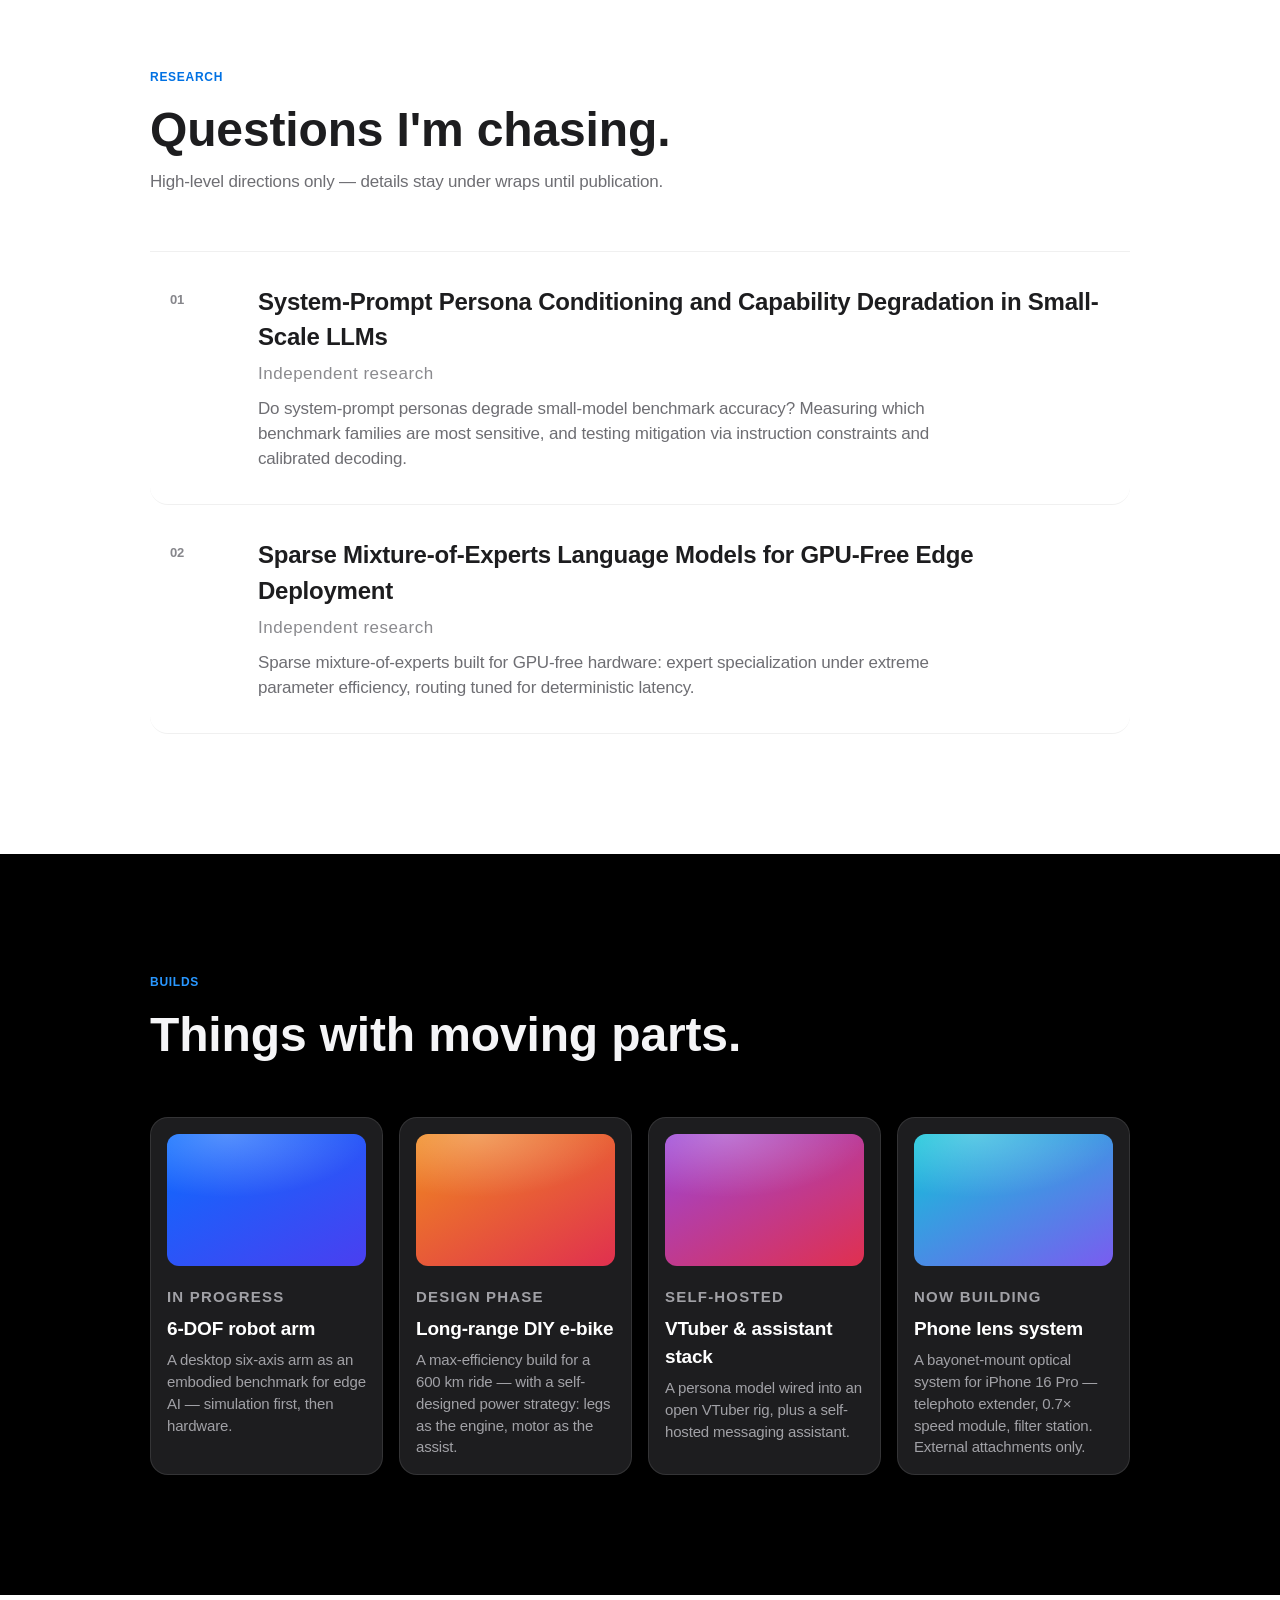
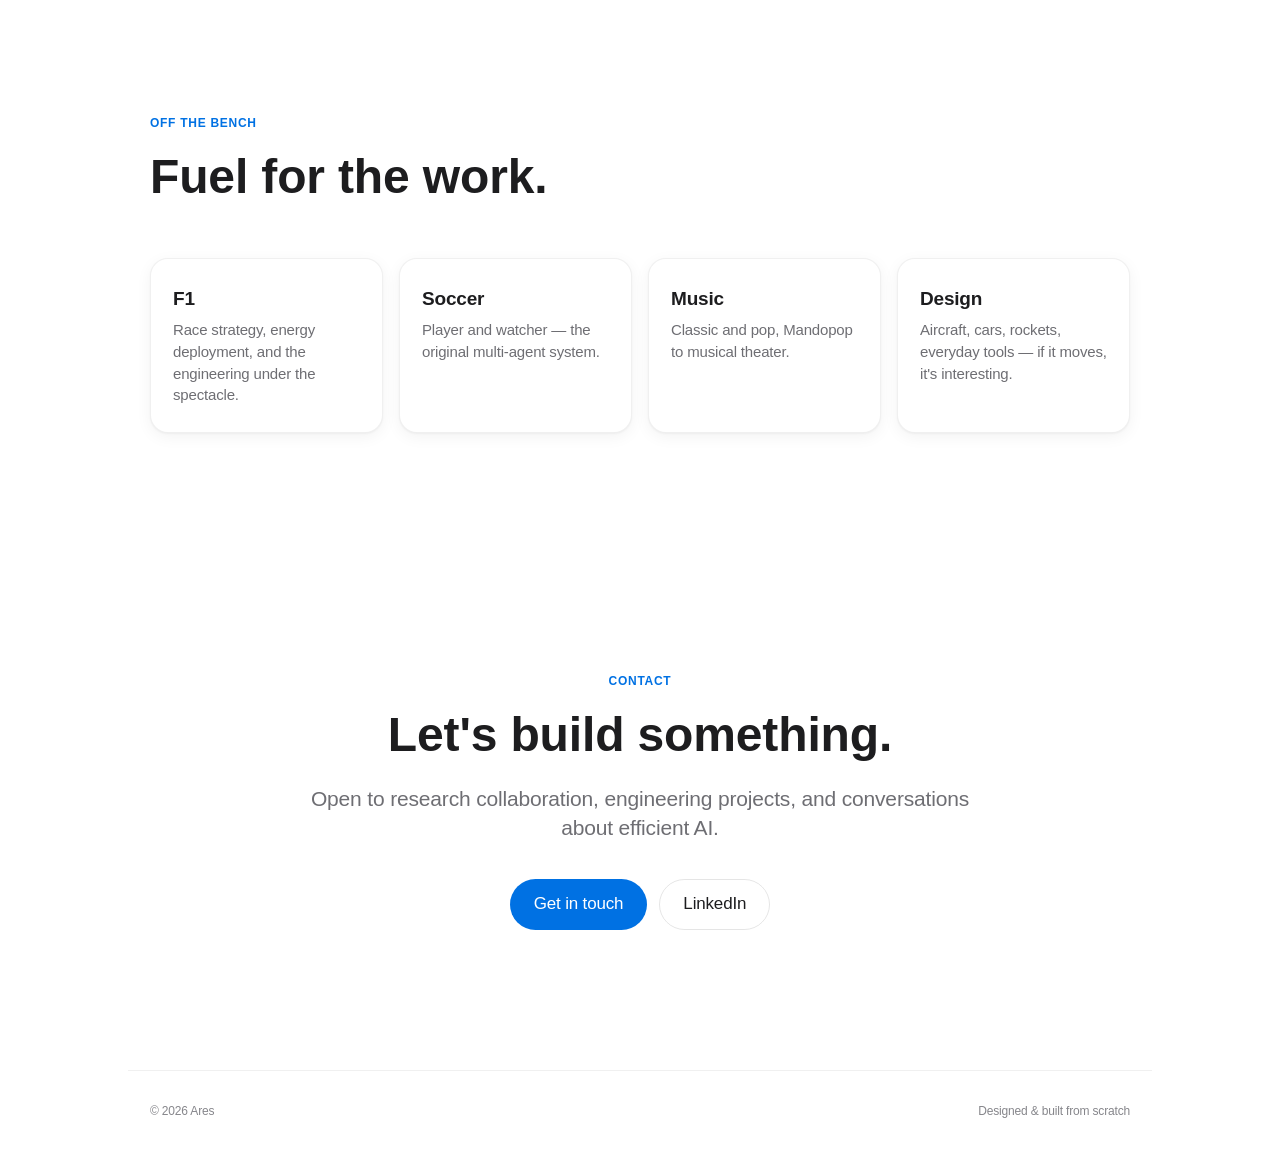
==== commit 6ca80492: "Research: drop invented roles/labs, honest 'Independent research'" ====
--- a/index.html
+++ b/index.html
@@ -119,7 +119,7 @@
           <div class="row-index" aria-hidden="true">01</div>
           <div>
             <h3>System-Prompt Persona Conditioning and Capability Degradation in Small-Scale LLMs</h3>
-            <p class="row-meta">Research Assistant · Machine Learning Systems Lab · Feb 2026 – Present</p>
+            <p class="row-meta">Independent research</p>
             <p>Do system-prompt personas degrade small-model benchmark accuracy? Measuring which benchmark families are most sensitive, and testing mitigation via instruction constraints and calibrated decoding.</p>
           </div>
         </article>
@@ -127,7 +127,7 @@
           <div class="row-index" aria-hidden="true">02</div>
           <div>
             <h3>Sparse Mixture-of-Experts Language Models for GPU-Free Edge Deployment</h3>
-            <p class="row-meta">Research Assistant · Edge Computing Research Group · Mar 2026 – Present</p>
+            <p class="row-meta">Independent research</p>
             <p>Sparse mixture-of-experts built for GPU-free hardware: expert specialization under extreme parameter efficiency, routing tuned for deterministic latency.</p>
           </div>
         </article>
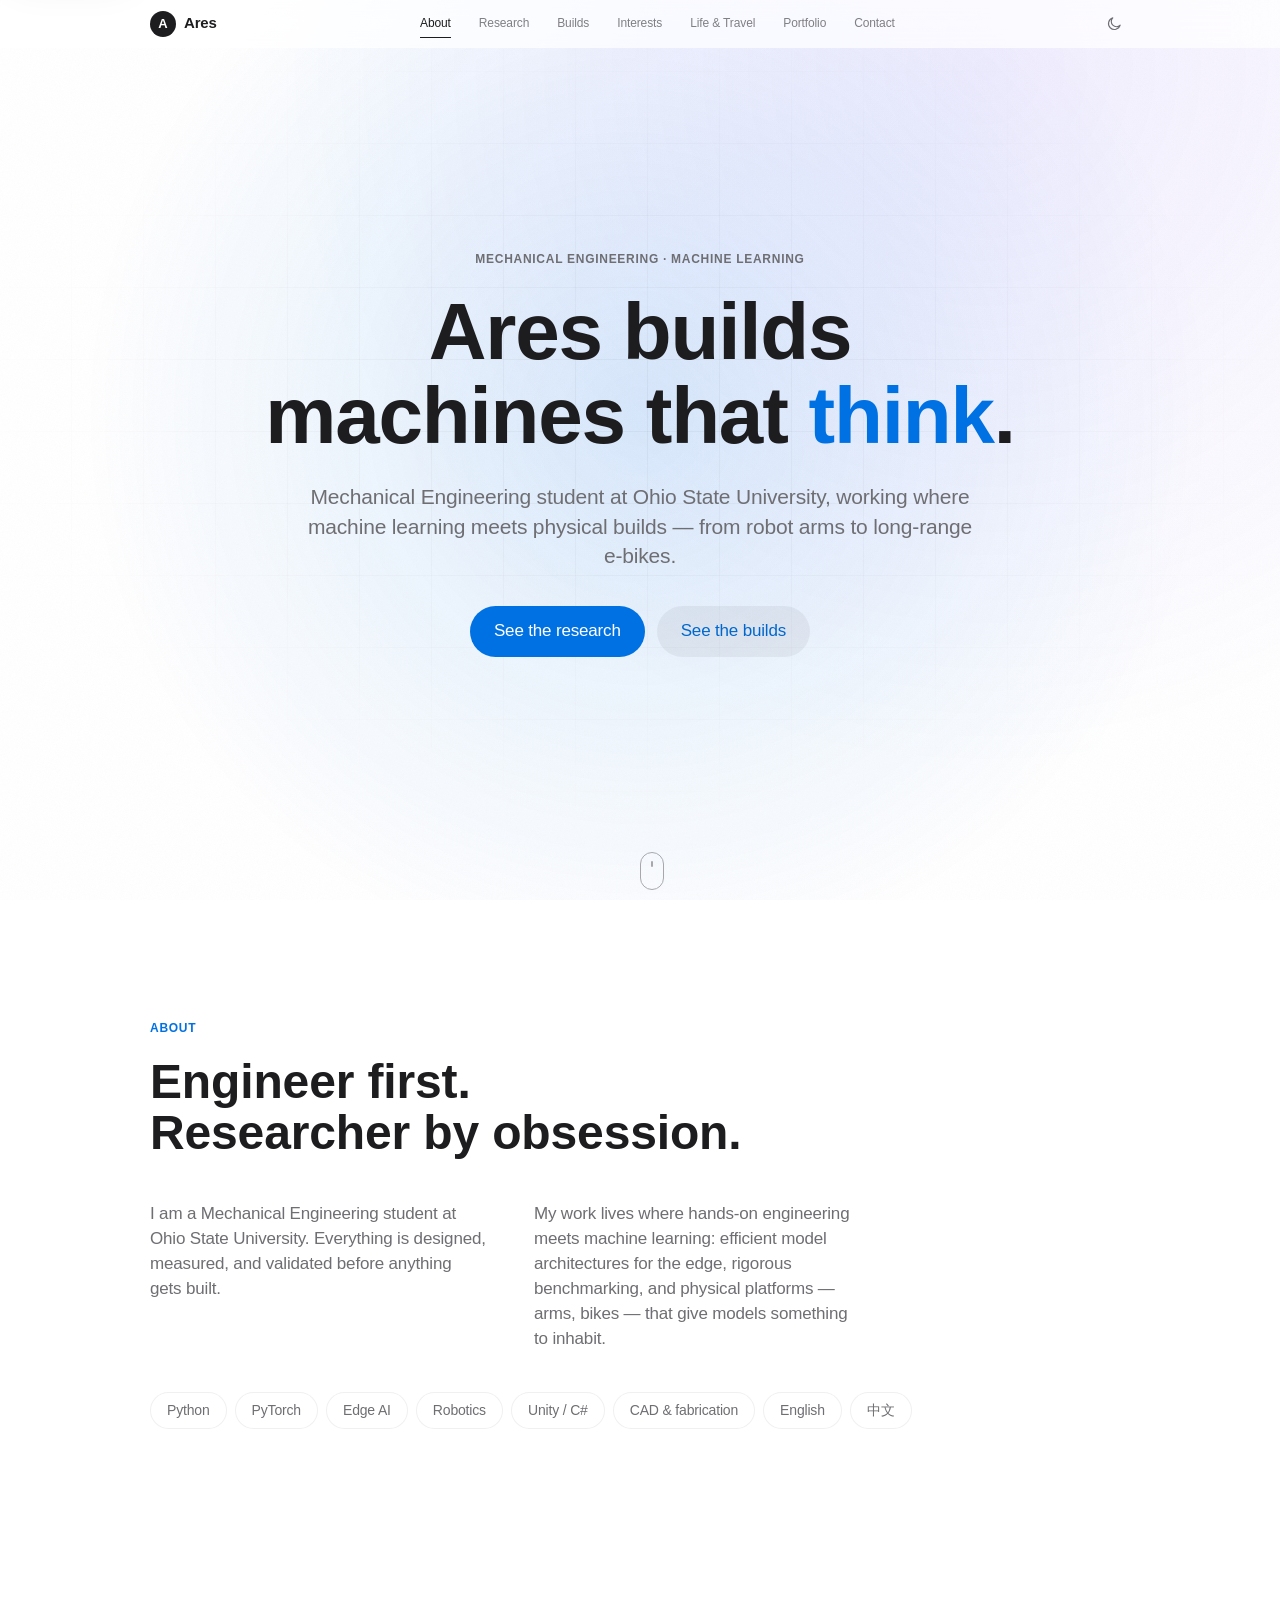
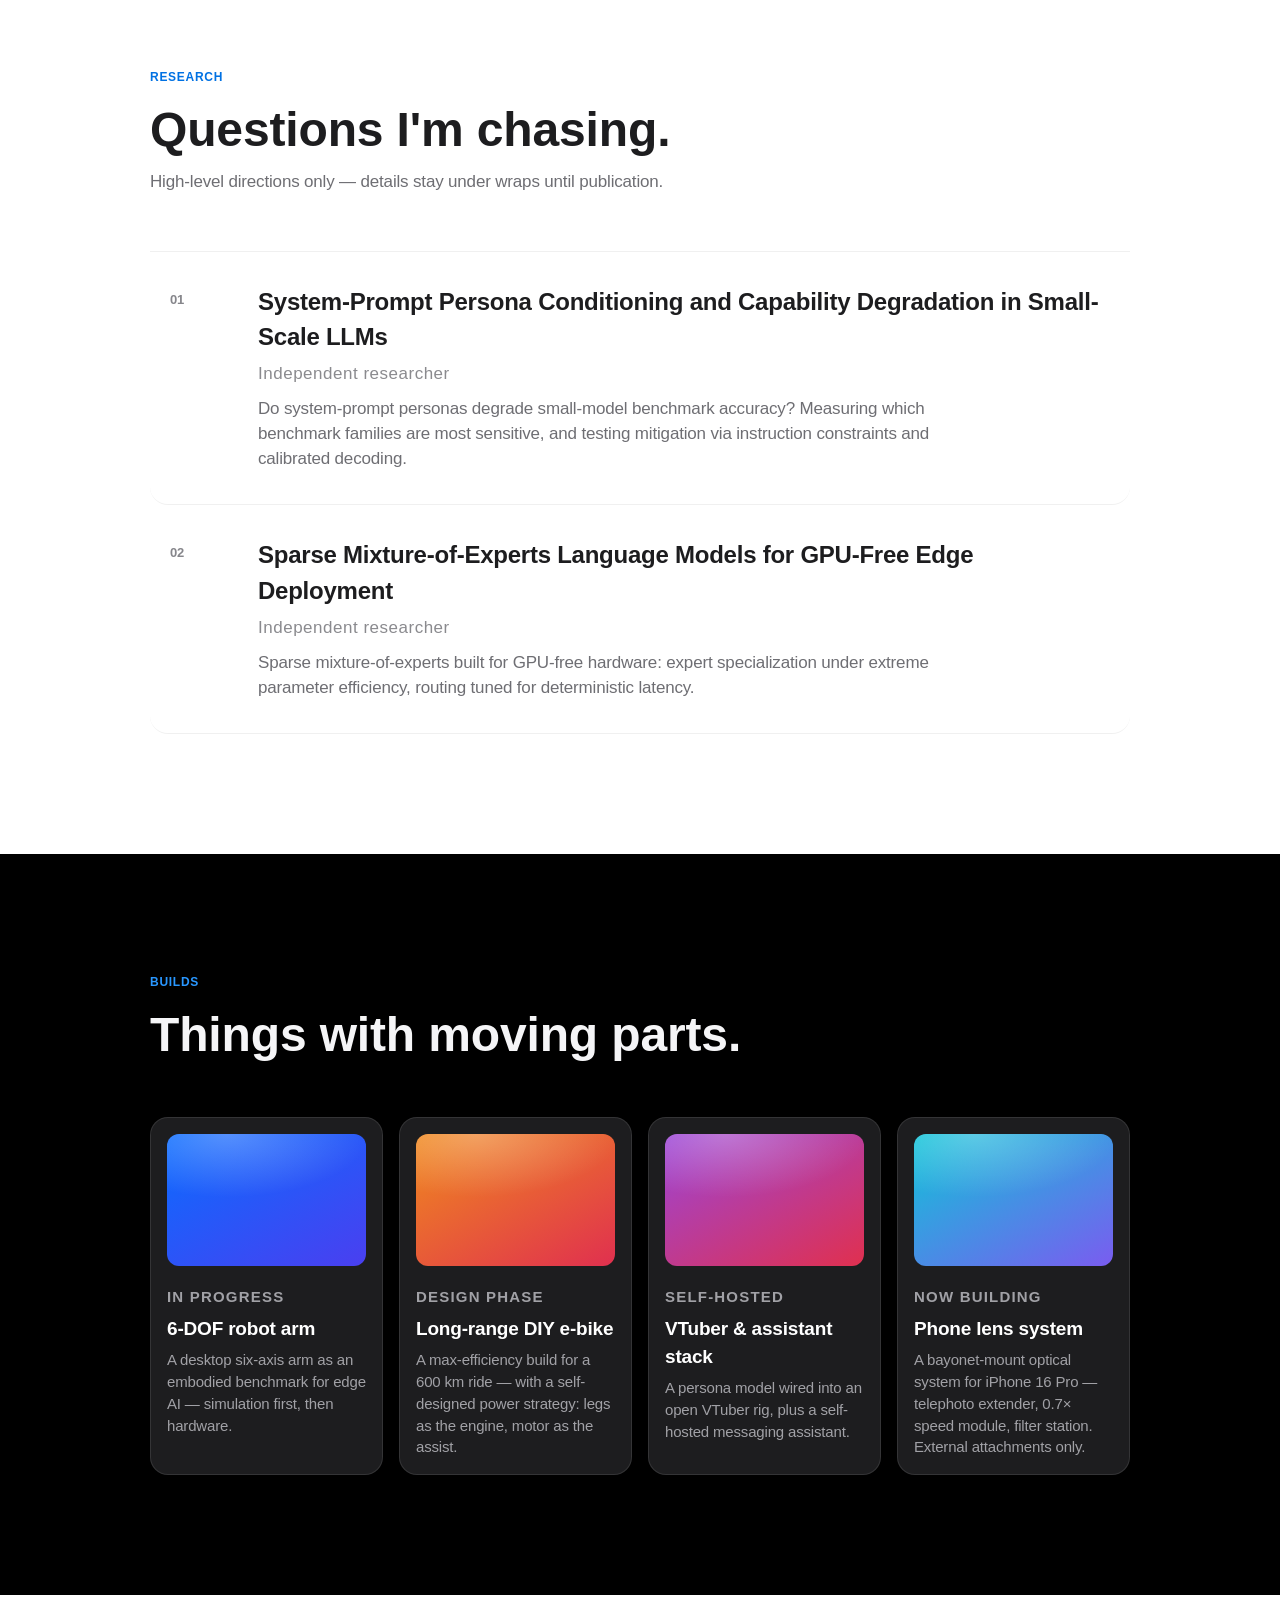
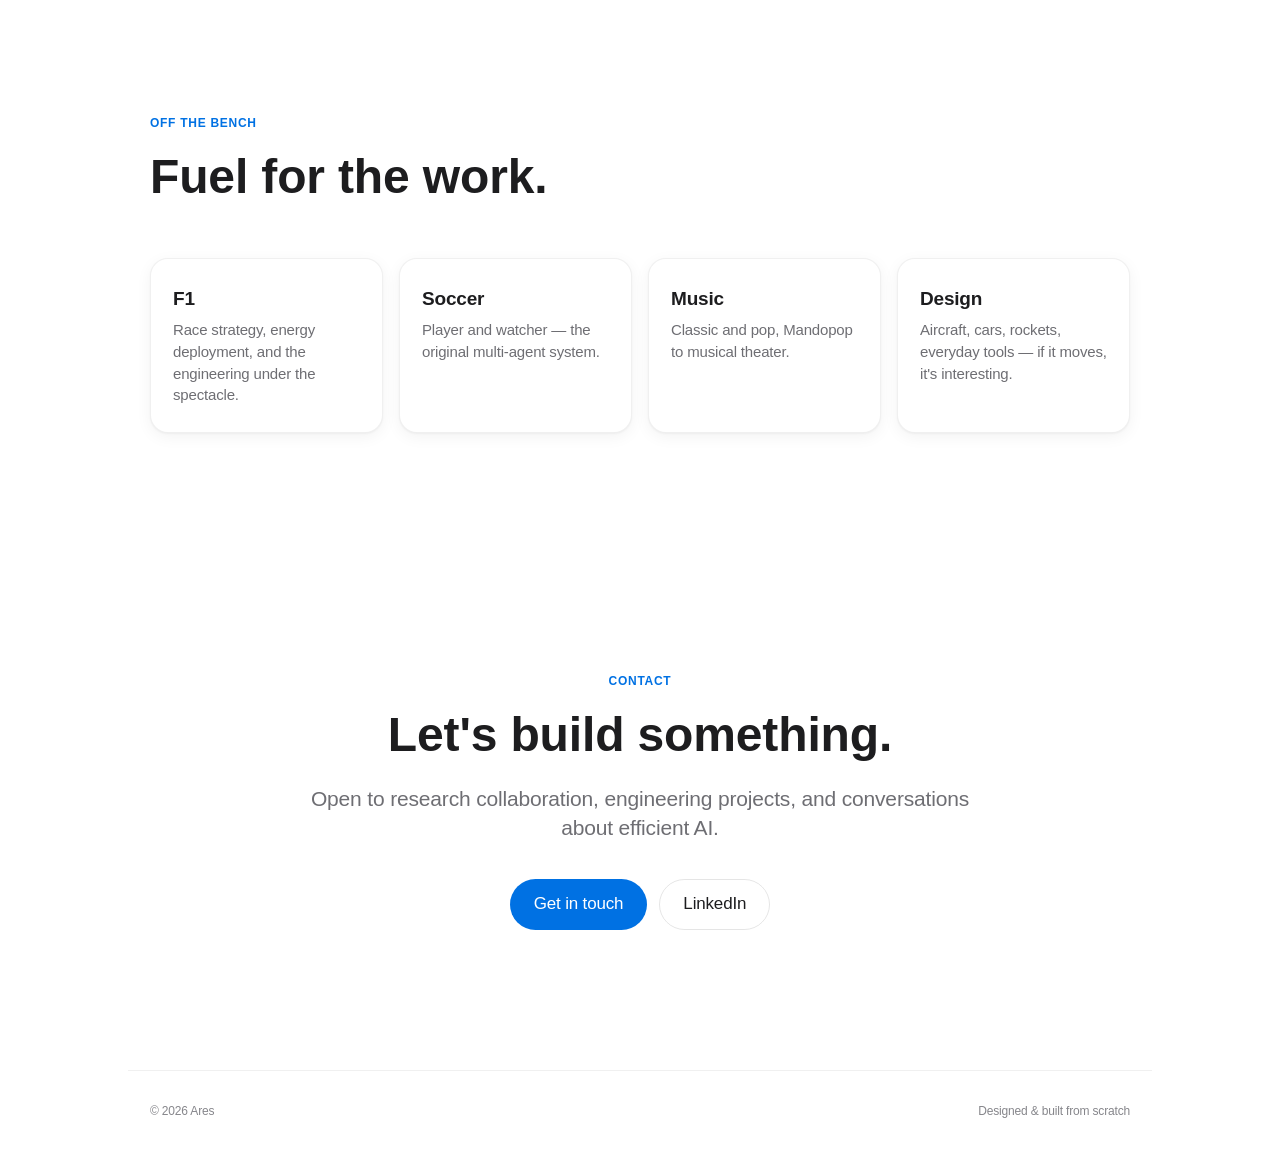
==== commit 5d974bf7: "Research role: Independent researcher" ====
--- a/index.html
+++ b/index.html
@@ -119,7 +119,7 @@
           <div class="row-index" aria-hidden="true">01</div>
           <div>
             <h3>System-Prompt Persona Conditioning and Capability Degradation in Small-Scale LLMs</h3>
-            <p class="row-meta">Independent research</p>
+            <p class="row-meta">Independent researcher</p>
             <p>Do system-prompt personas degrade small-model benchmark accuracy? Measuring which benchmark families are most sensitive, and testing mitigation via instruction constraints and calibrated decoding.</p>
           </div>
         </article>
@@ -127,7 +127,7 @@
           <div class="row-index" aria-hidden="true">02</div>
           <div>
             <h3>Sparse Mixture-of-Experts Language Models for GPU-Free Edge Deployment</h3>
-            <p class="row-meta">Independent research</p>
+            <p class="row-meta">Independent researcher</p>
             <p>Sparse mixture-of-experts built for GPU-free hardware: expert specialization under extreme parameter efficiency, routing tuned for deterministic latency.</p>
           </div>
         </article>
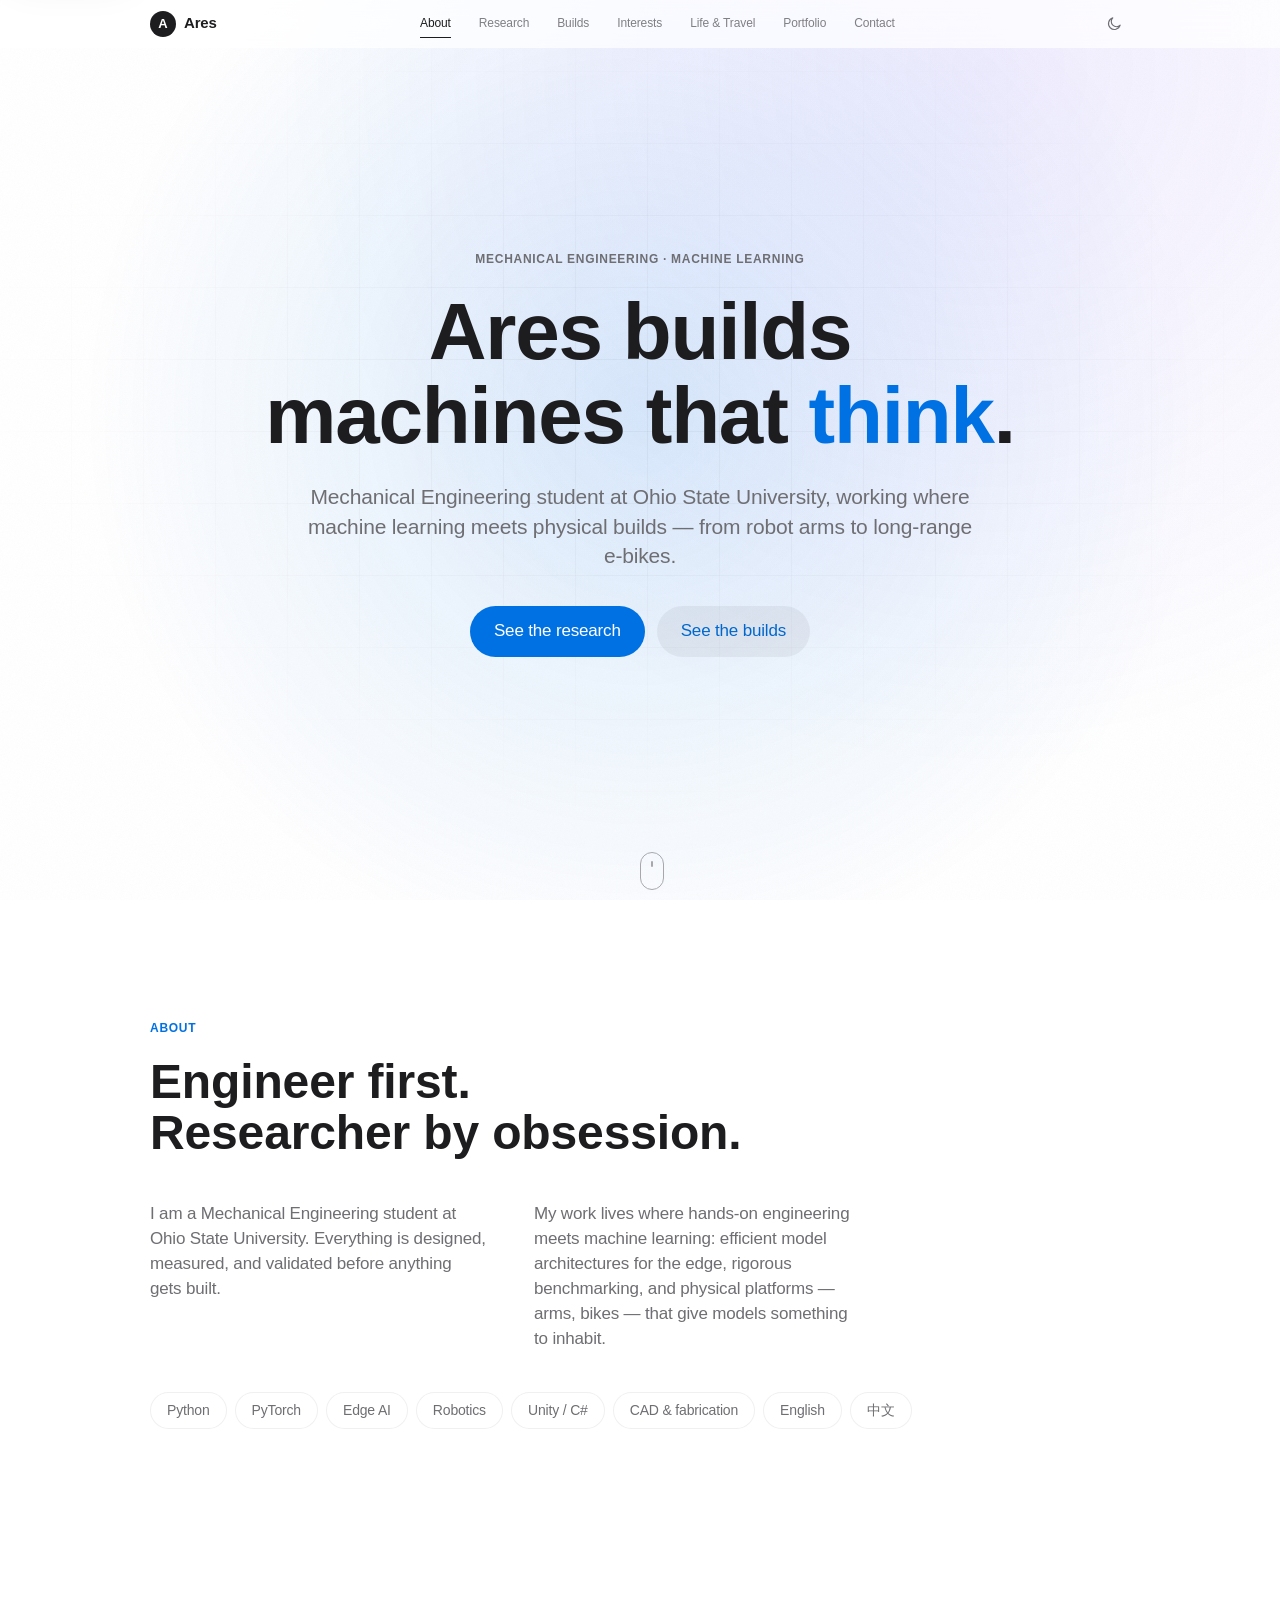
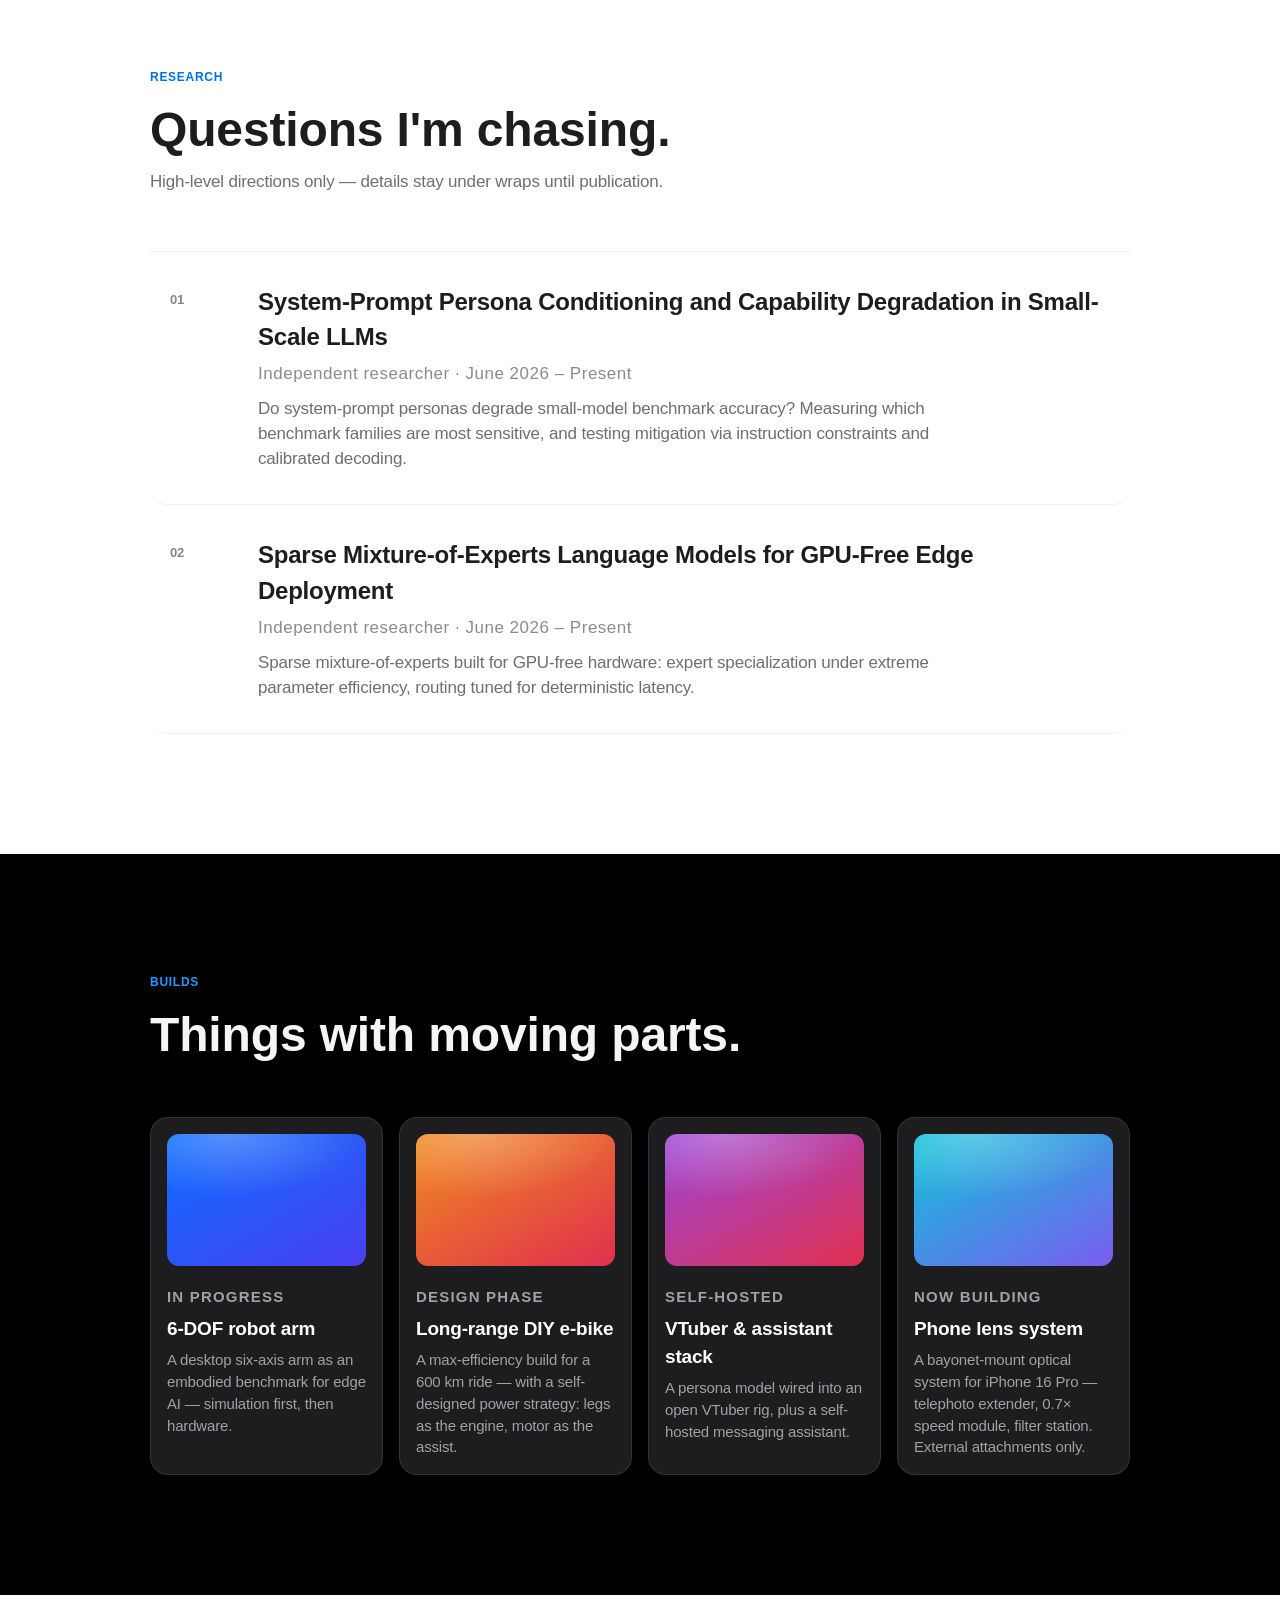
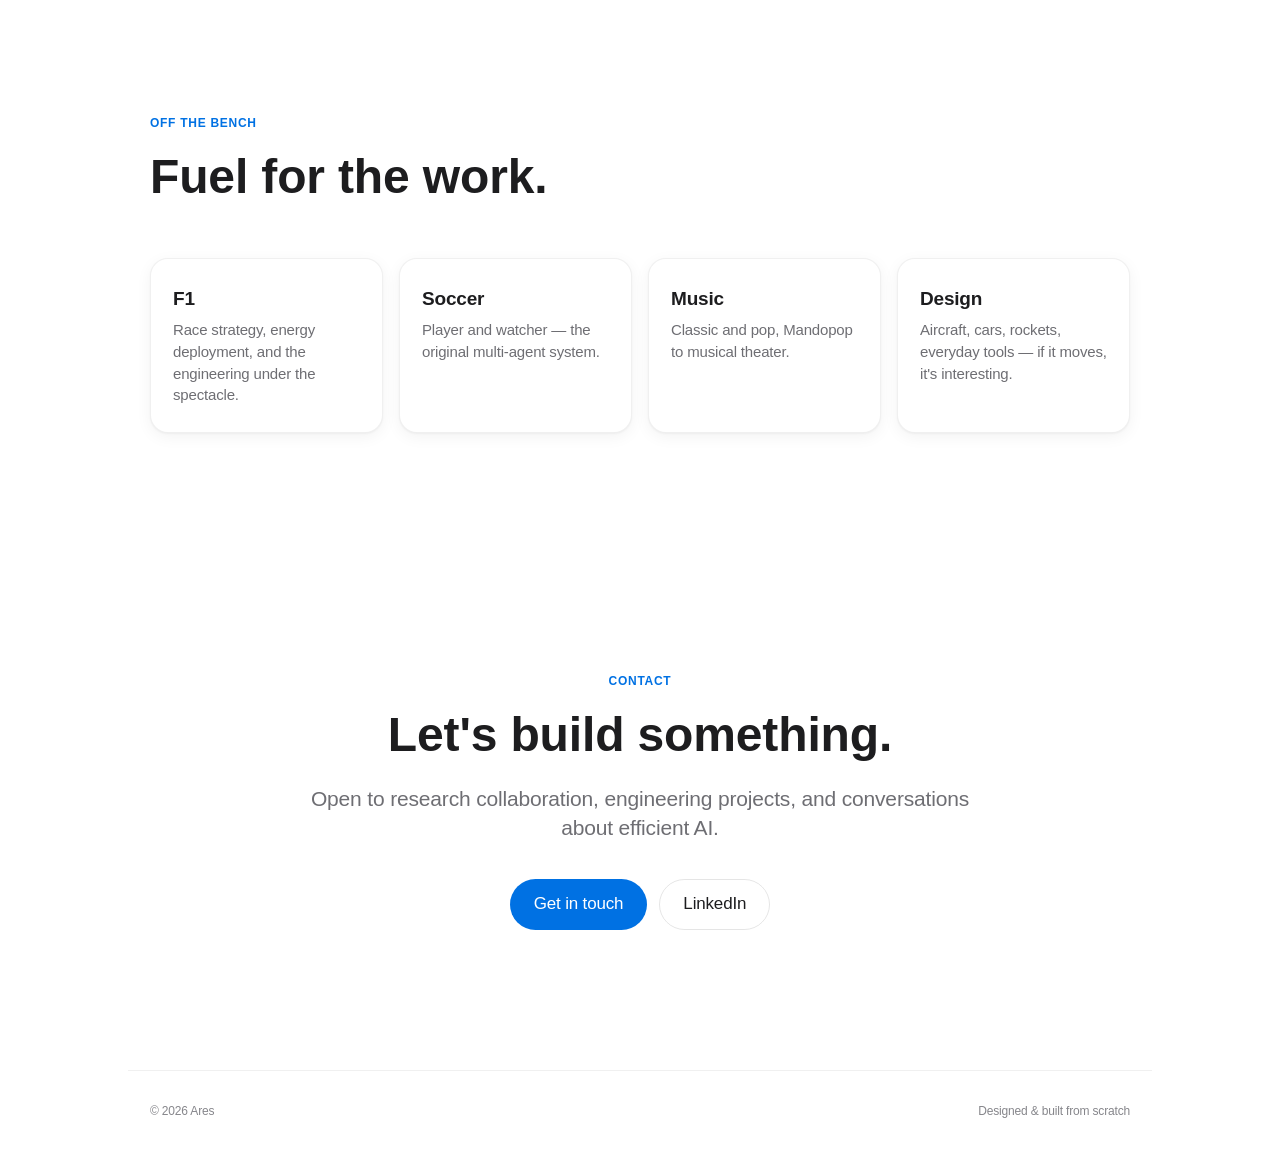
==== commit 5cd95a1d: "Research dates: June 2026 - Present" ====
--- a/index.html
+++ b/index.html
@@ -119,7 +119,7 @@
           <div class="row-index" aria-hidden="true">01</div>
           <div>
             <h3>System-Prompt Persona Conditioning and Capability Degradation in Small-Scale LLMs</h3>
-            <p class="row-meta">Independent researcher</p>
+            <p class="row-meta">Independent researcher · June 2026 – Present</p>
             <p>Do system-prompt personas degrade small-model benchmark accuracy? Measuring which benchmark families are most sensitive, and testing mitigation via instruction constraints and calibrated decoding.</p>
           </div>
         </article>
@@ -127,7 +127,7 @@
           <div class="row-index" aria-hidden="true">02</div>
           <div>
             <h3>Sparse Mixture-of-Experts Language Models for GPU-Free Edge Deployment</h3>
-            <p class="row-meta">Independent researcher</p>
+            <p class="row-meta">Independent researcher · June 2026 – Present</p>
             <p>Sparse mixture-of-experts built for GPU-free hardware: expert specialization under extreme parameter efficiency, routing tuned for deterministic latency.</p>
           </div>
         </article>
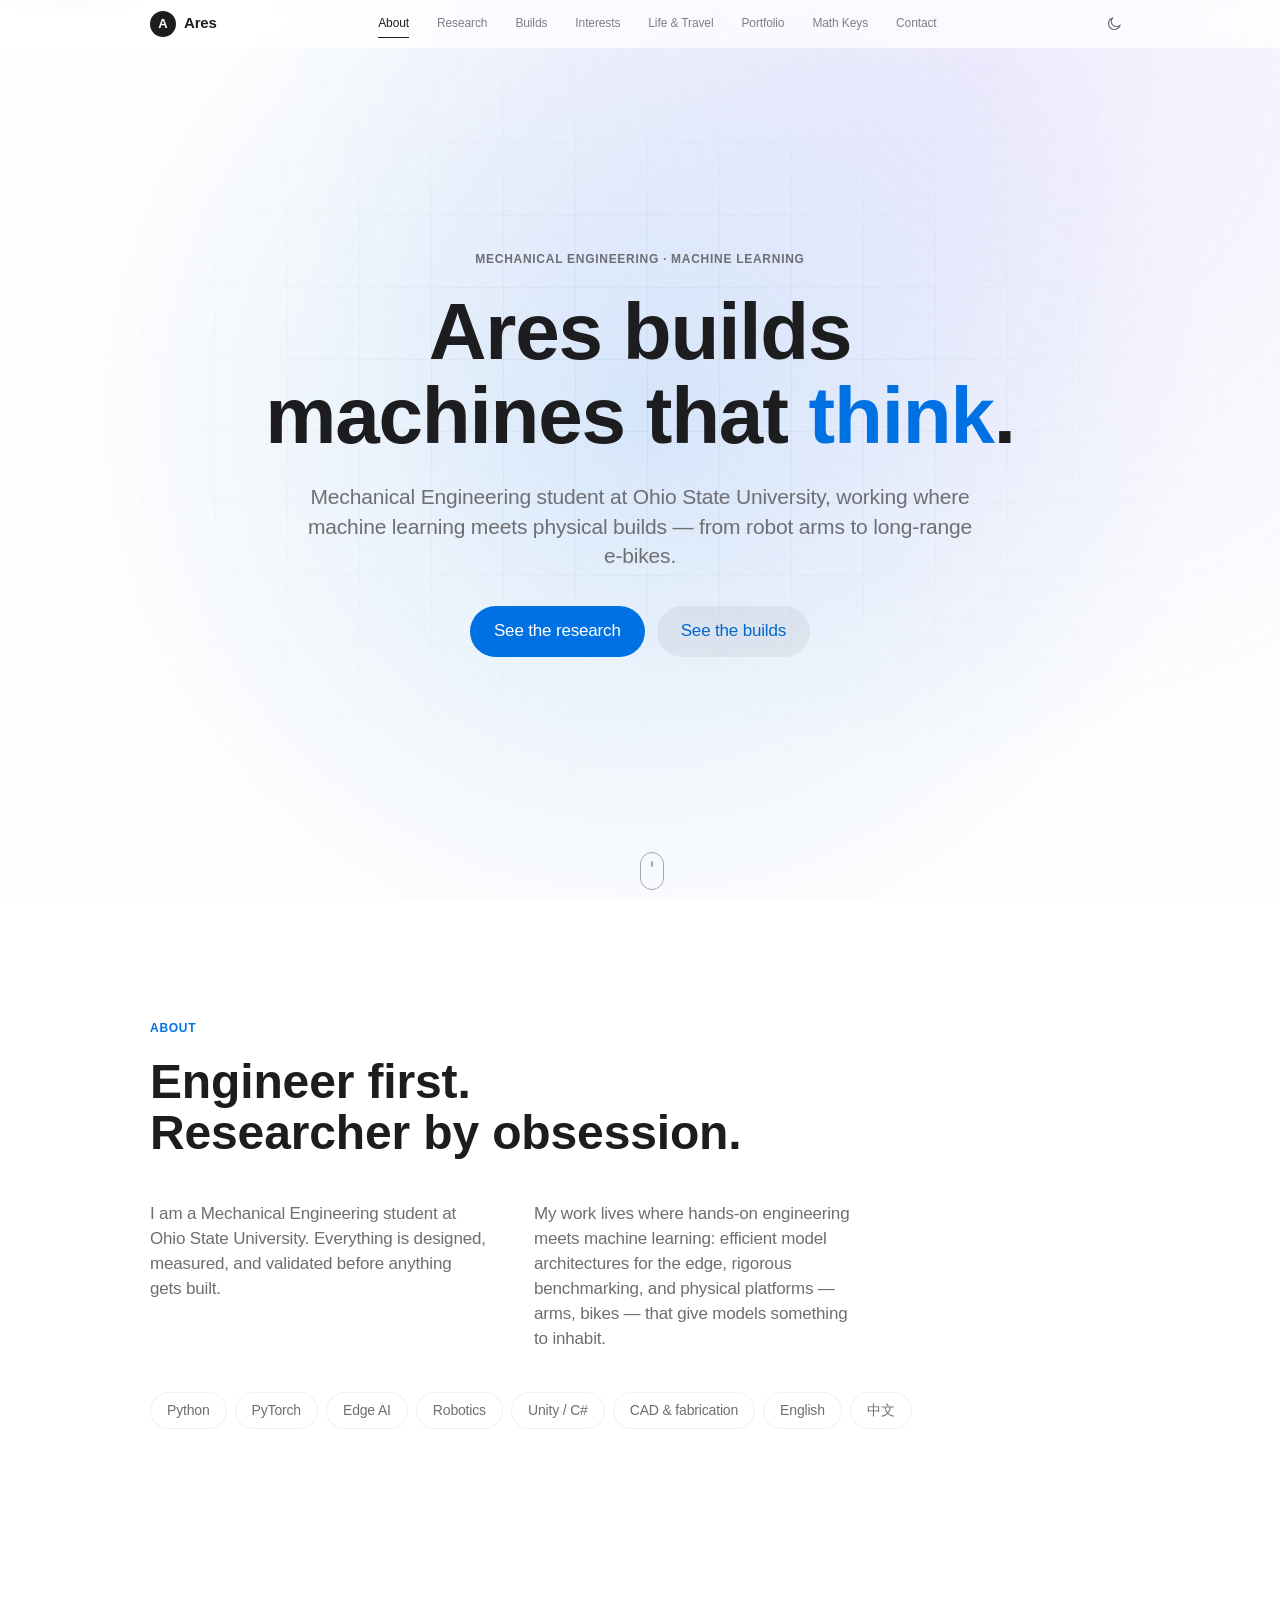
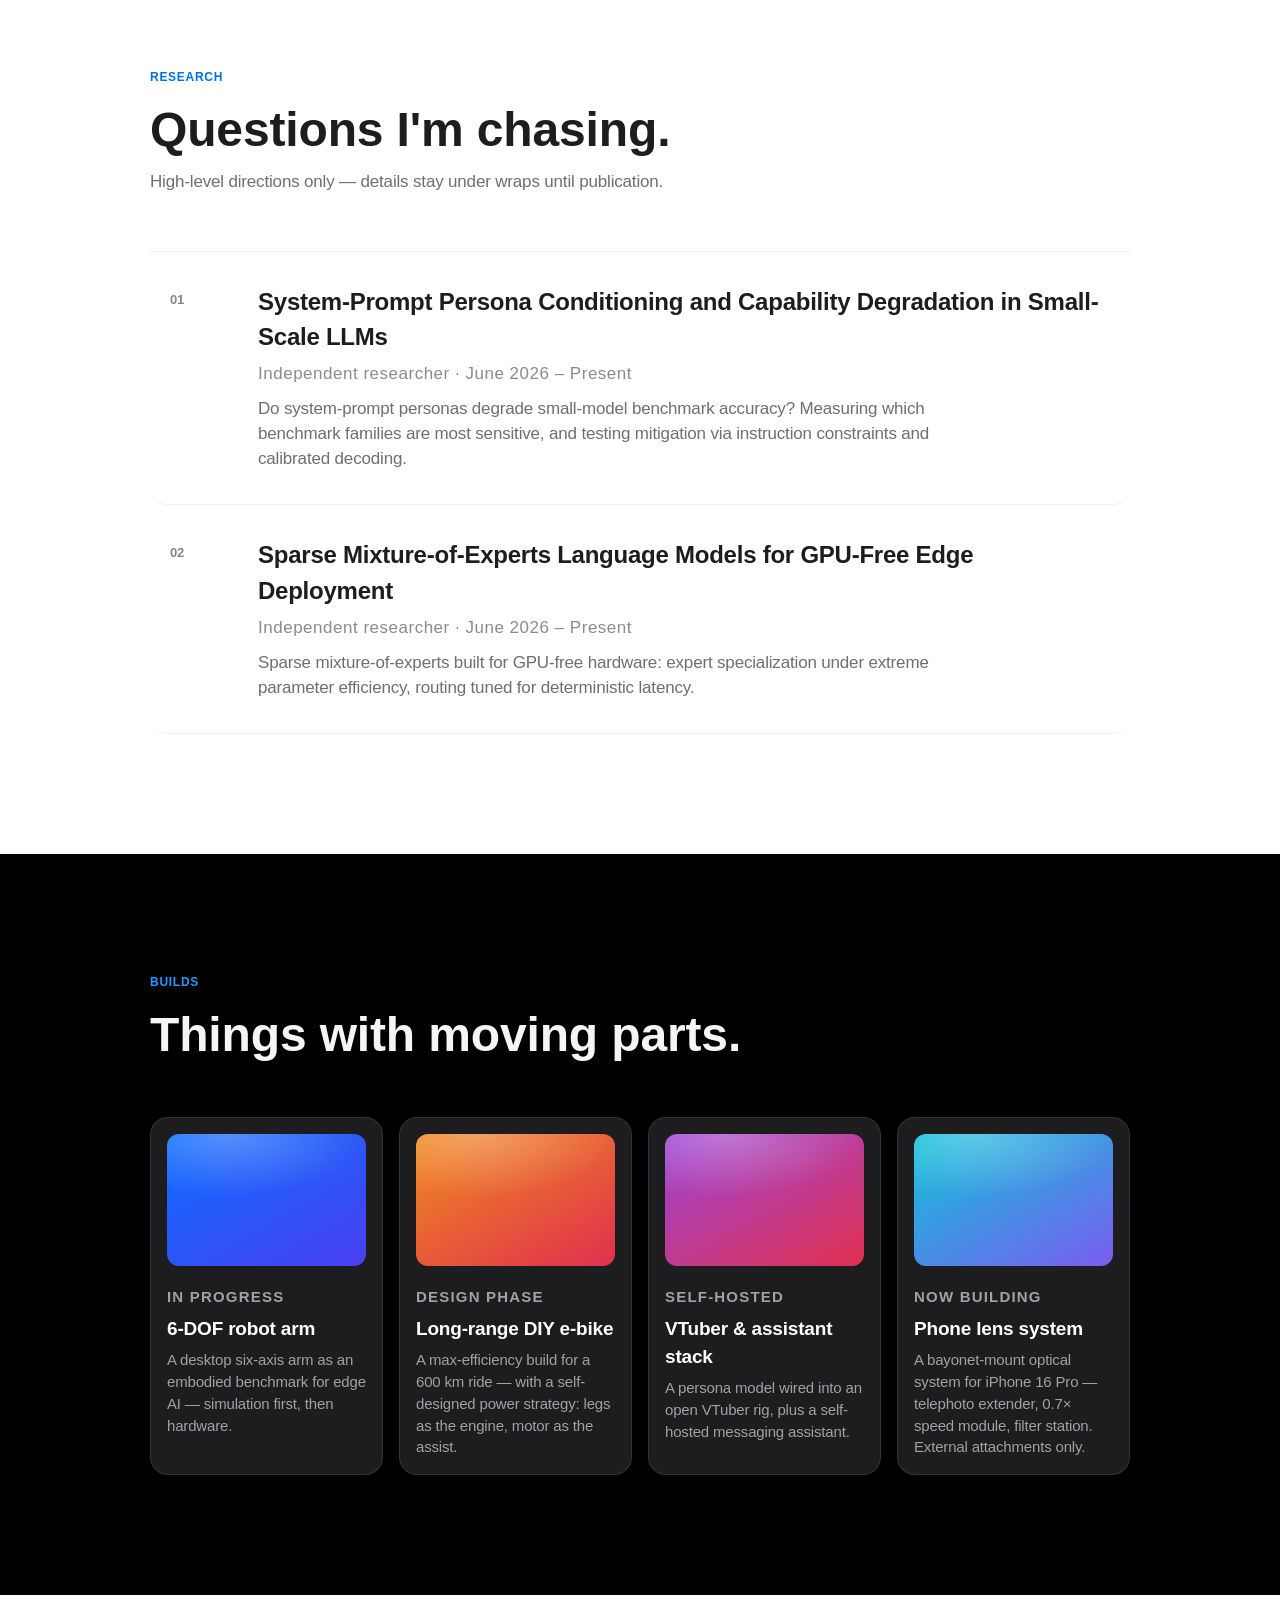
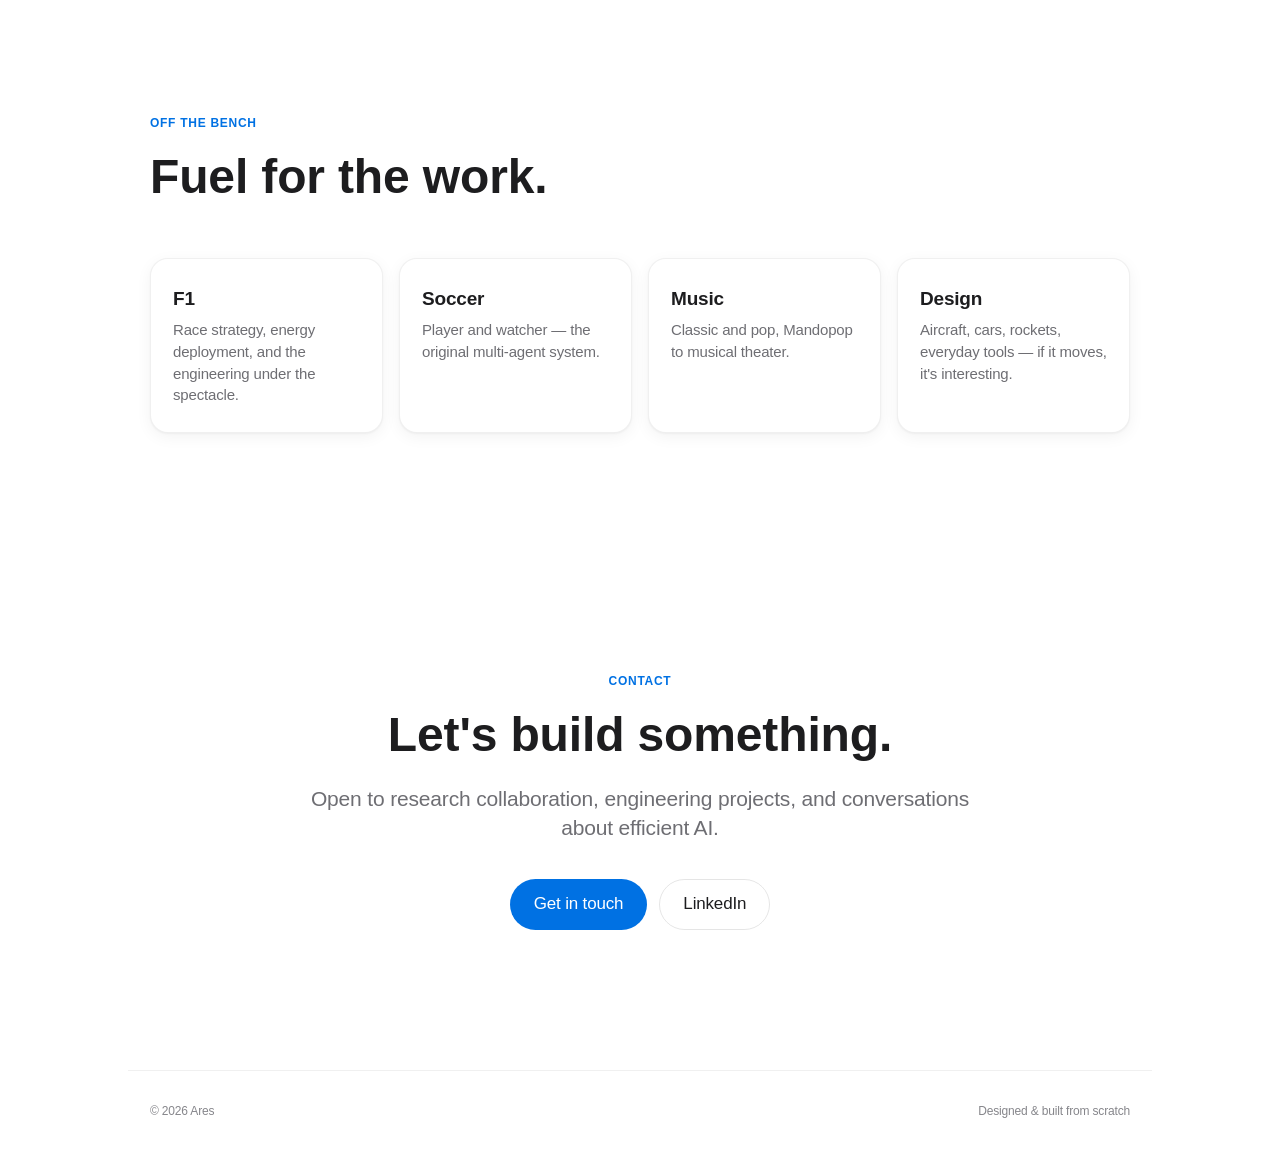
==== commit 87211ff8: "Nav: link Math Keys tool on all pages" ====
--- a/index.html
+++ b/index.html
@@ -50,6 +50,7 @@
         <a href="#interests">Interests</a>
         <a href="/gallery/">Life &amp; Travel</a>
         <a href="/portfolio/">Portfolio</a>
+        <a href="/tools/math/">Math Keys</a>
         <a href="#contact">Contact</a>
       </nav>
 
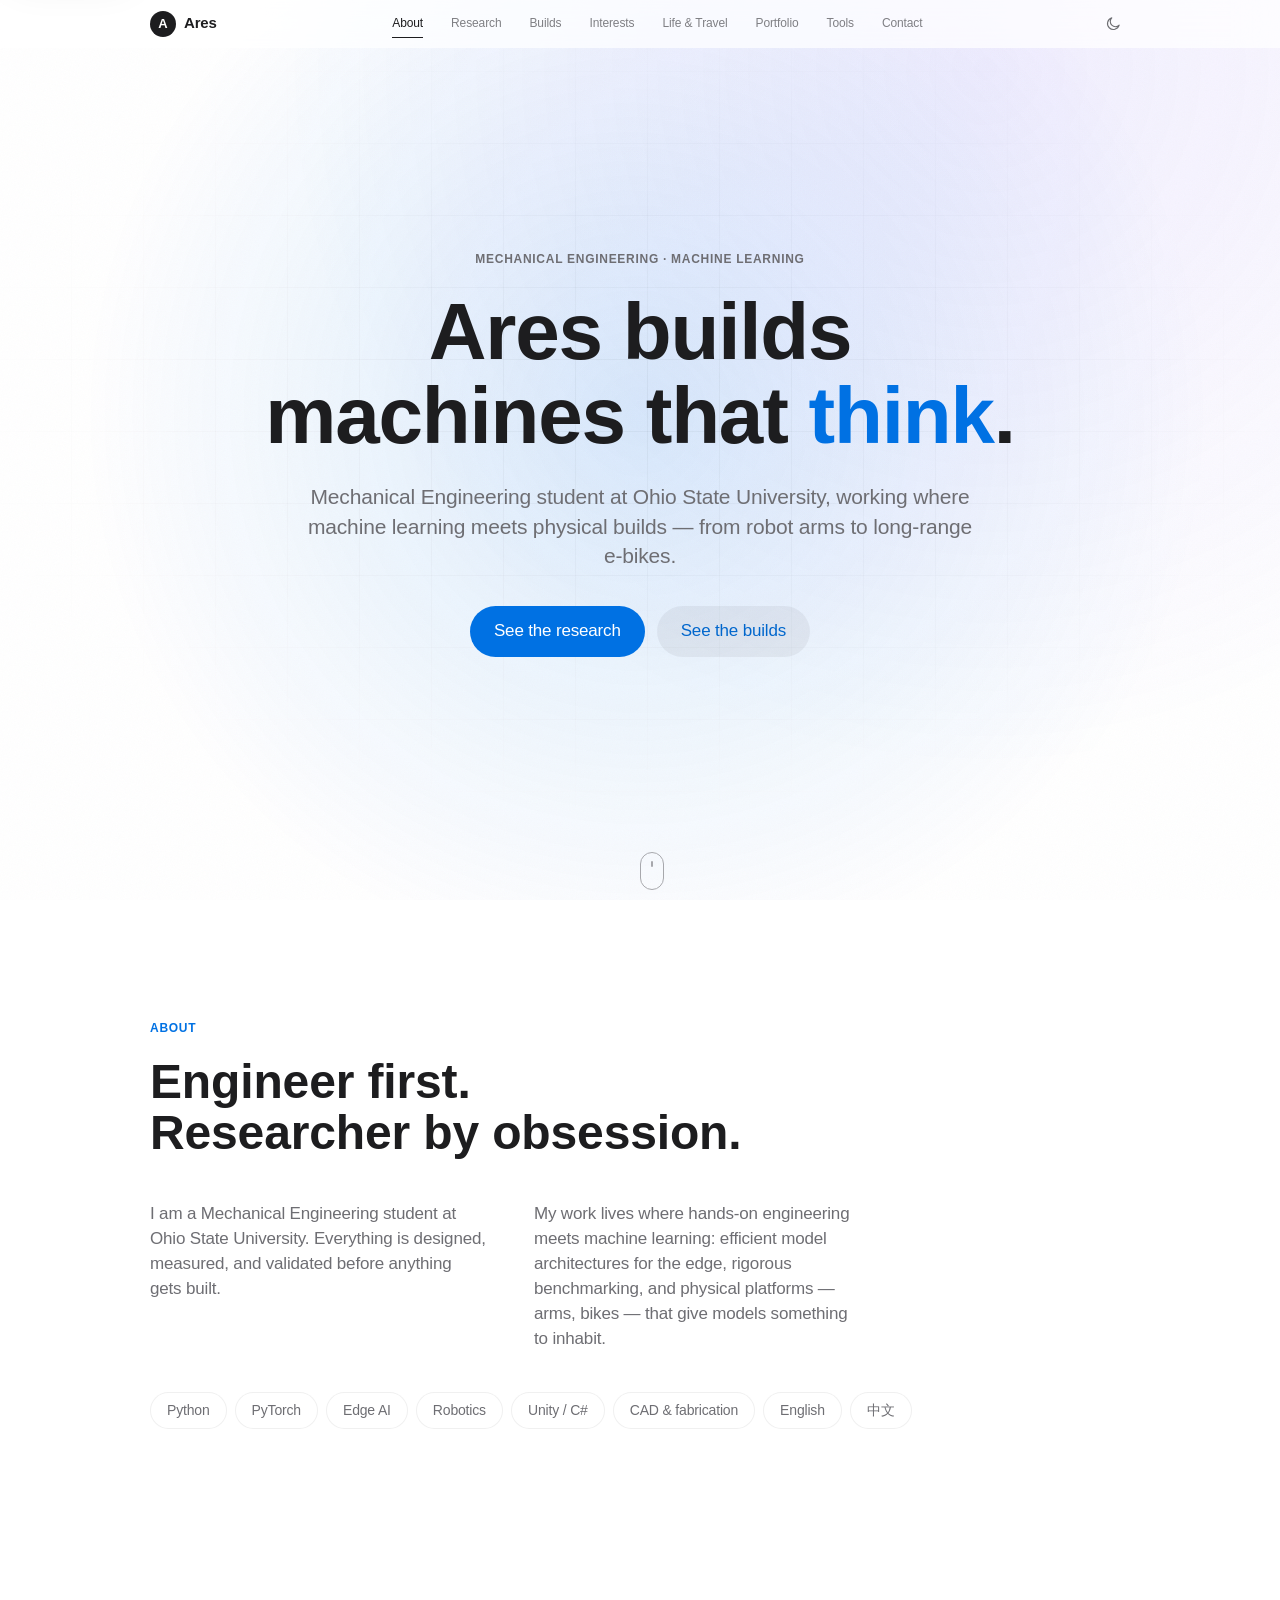
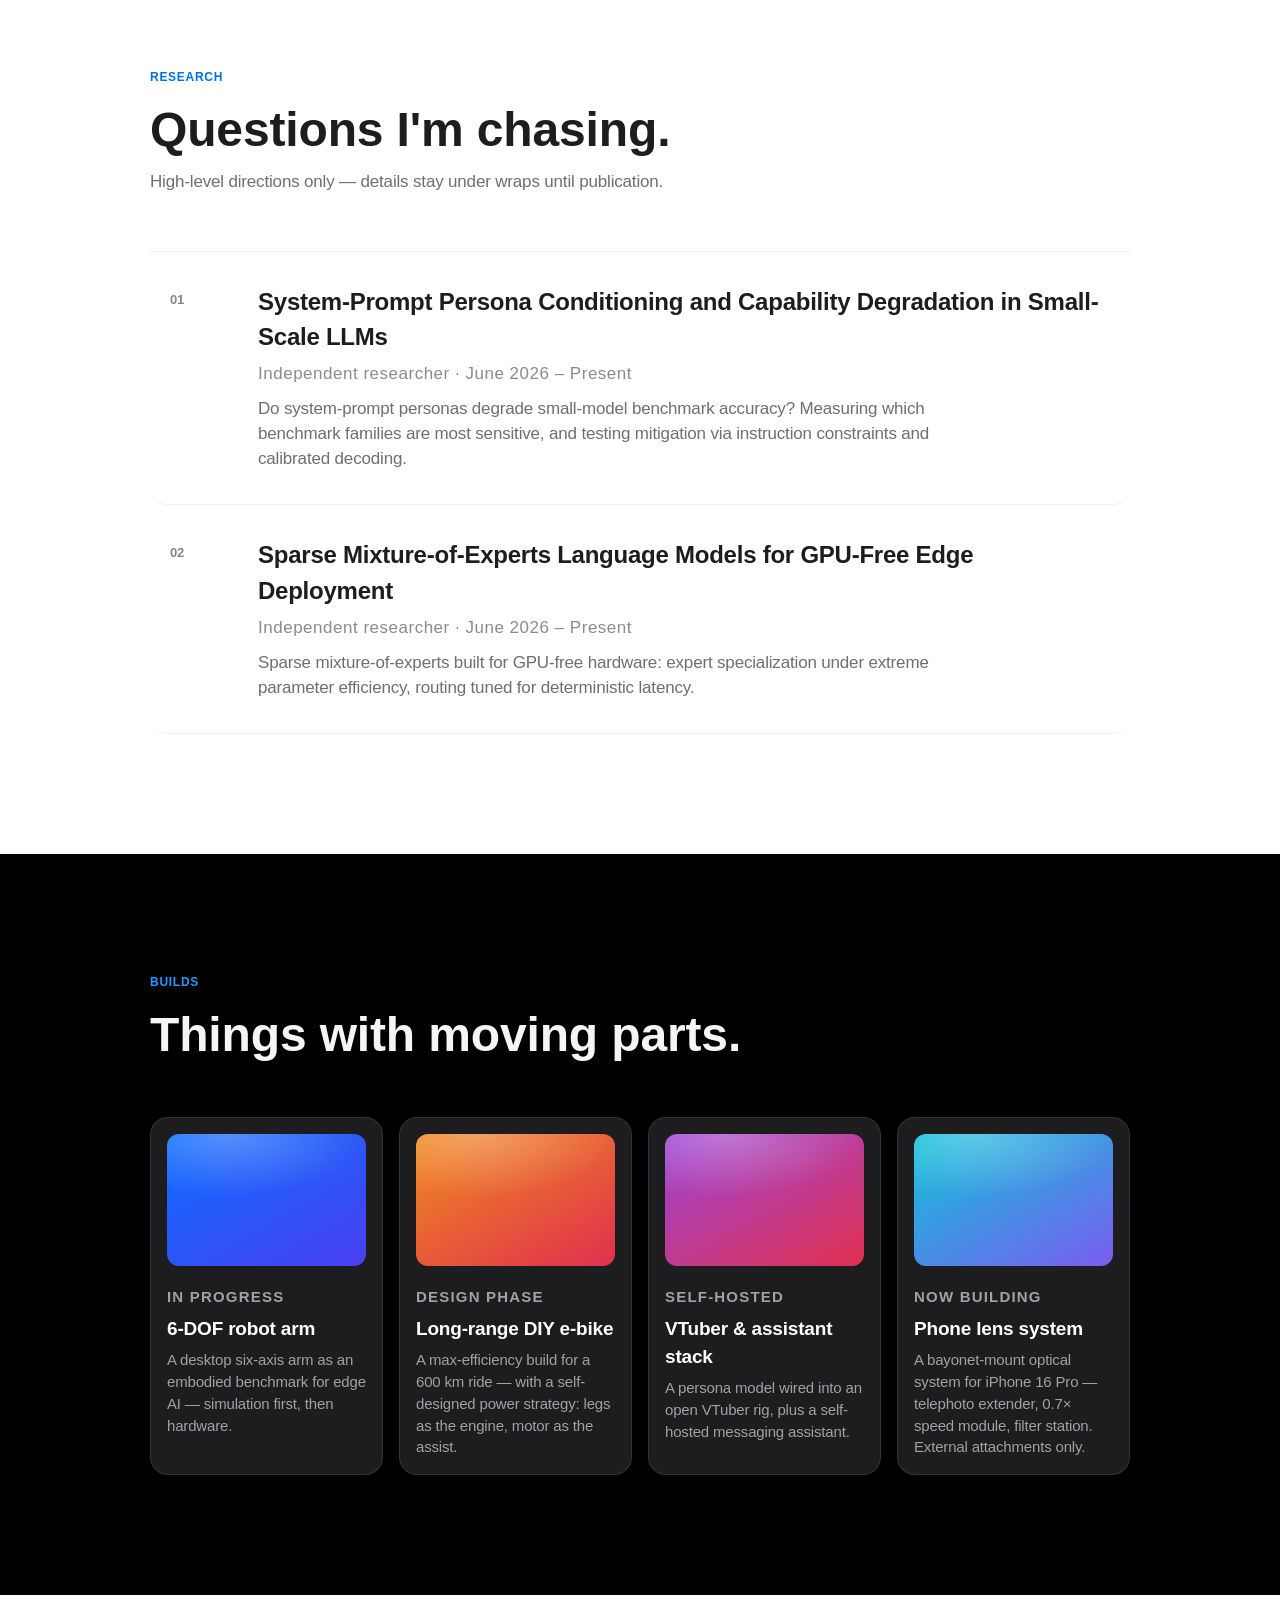
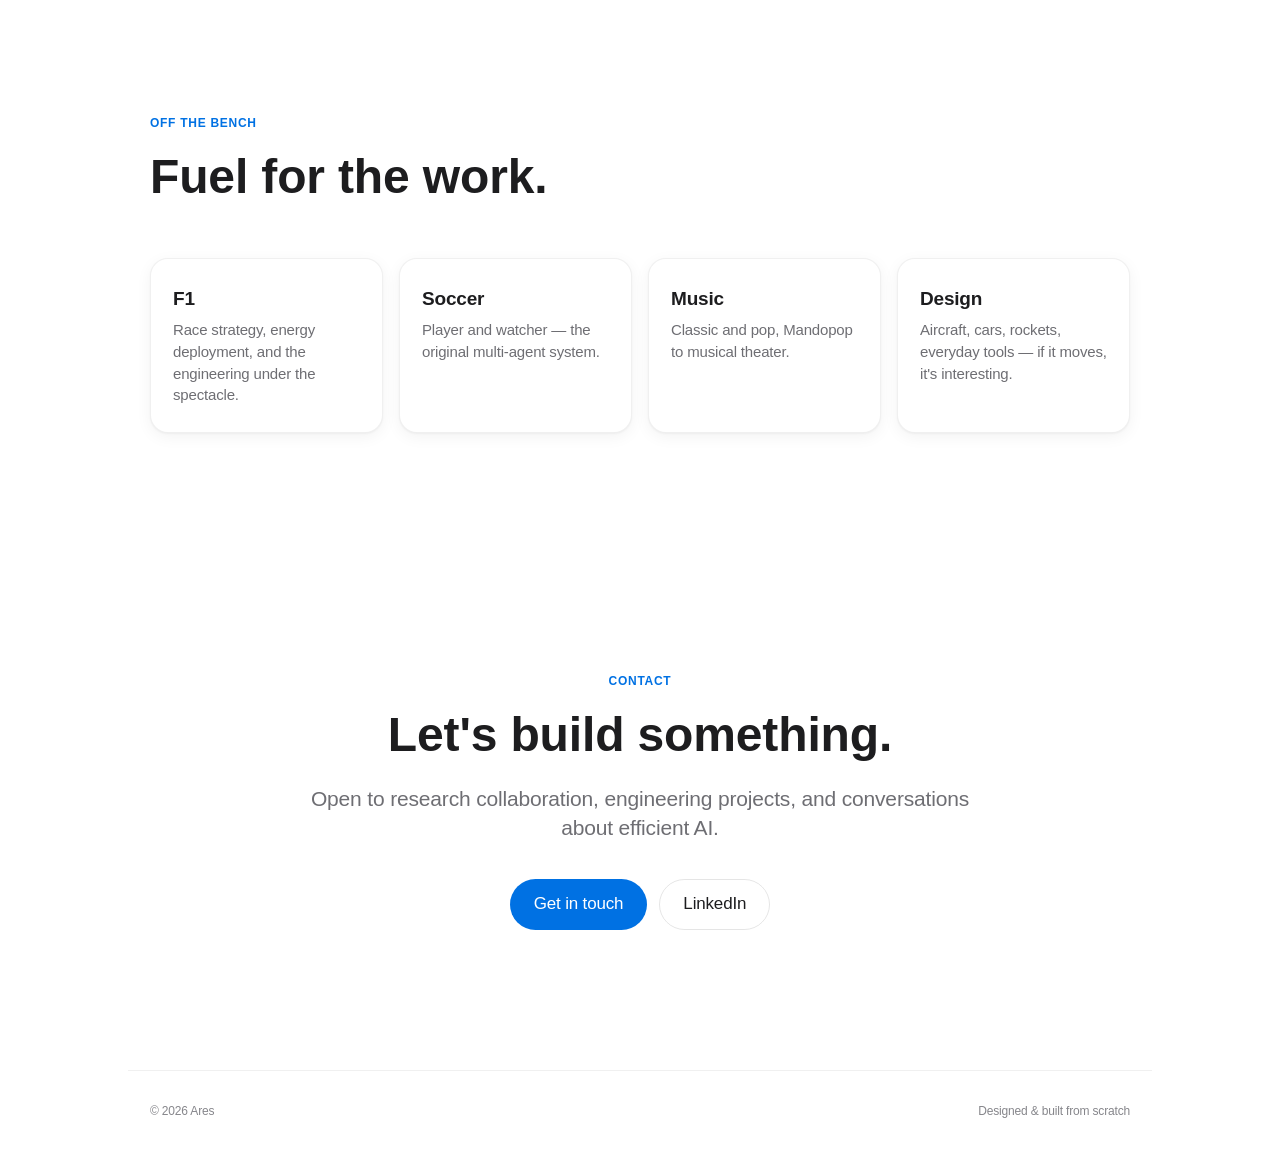
==== commit 27754795: "Add /tools/ hub page; nav links Tools" ====
--- a/index.html
+++ b/index.html
@@ -50,7 +50,7 @@
         <a href="#interests">Interests</a>
         <a href="/gallery/">Life &amp; Travel</a>
         <a href="/portfolio/">Portfolio</a>
-        <a href="/tools/math/">Math Keys</a>
+        <a href="/tools/">Tools</a>
         <a href="#contact">Contact</a>
       </nav>
 
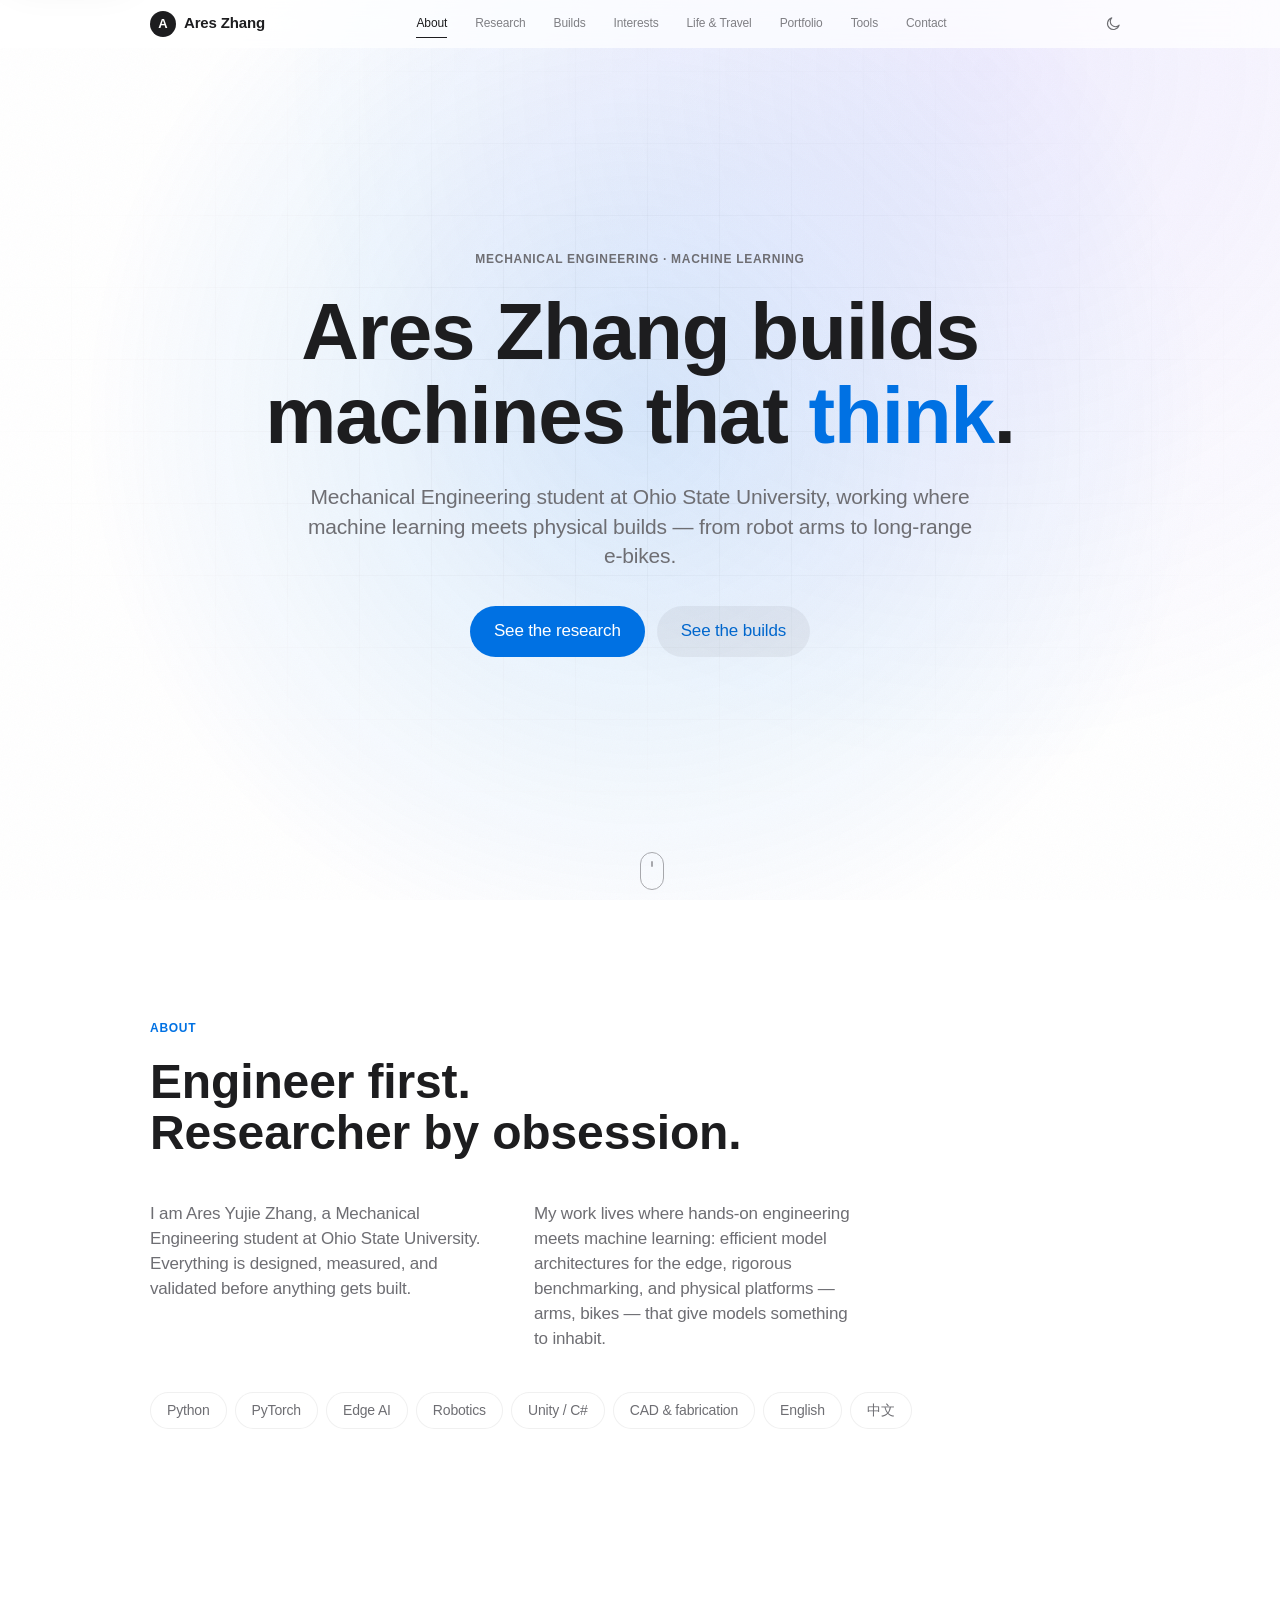
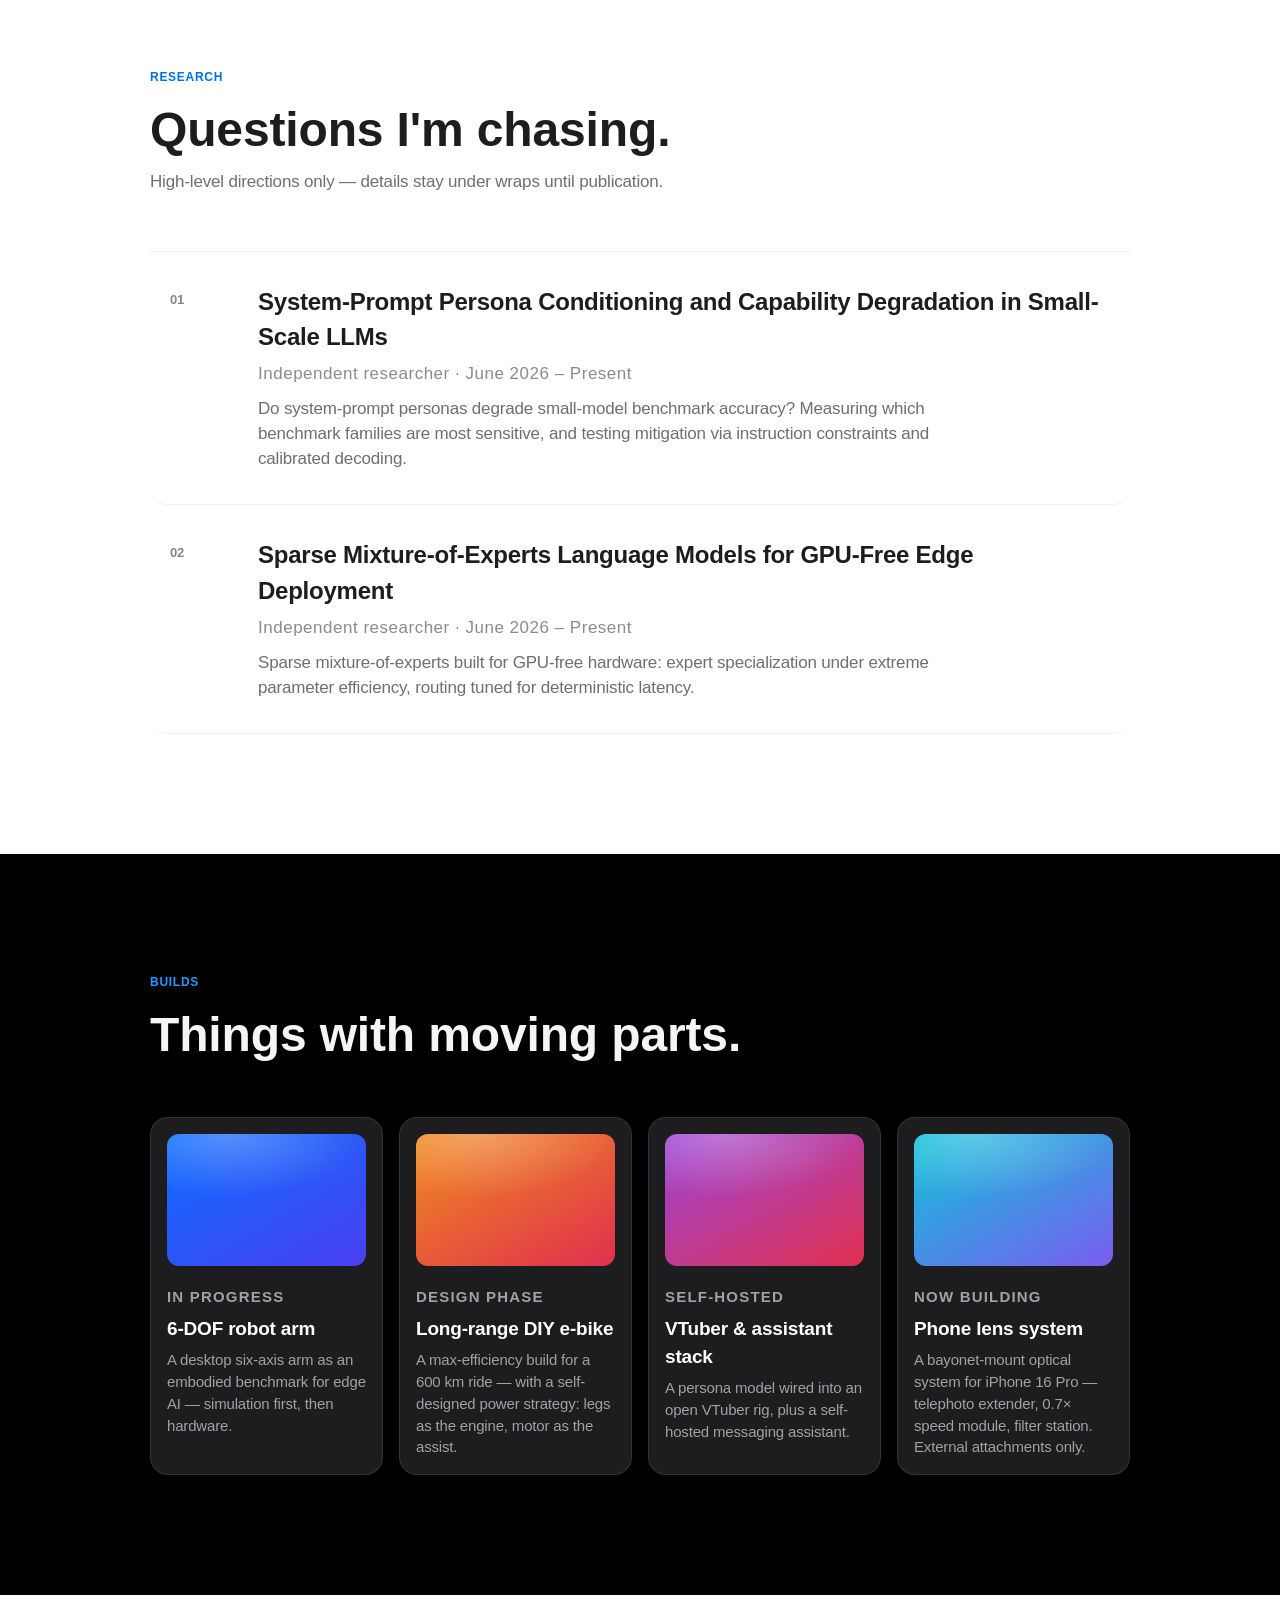
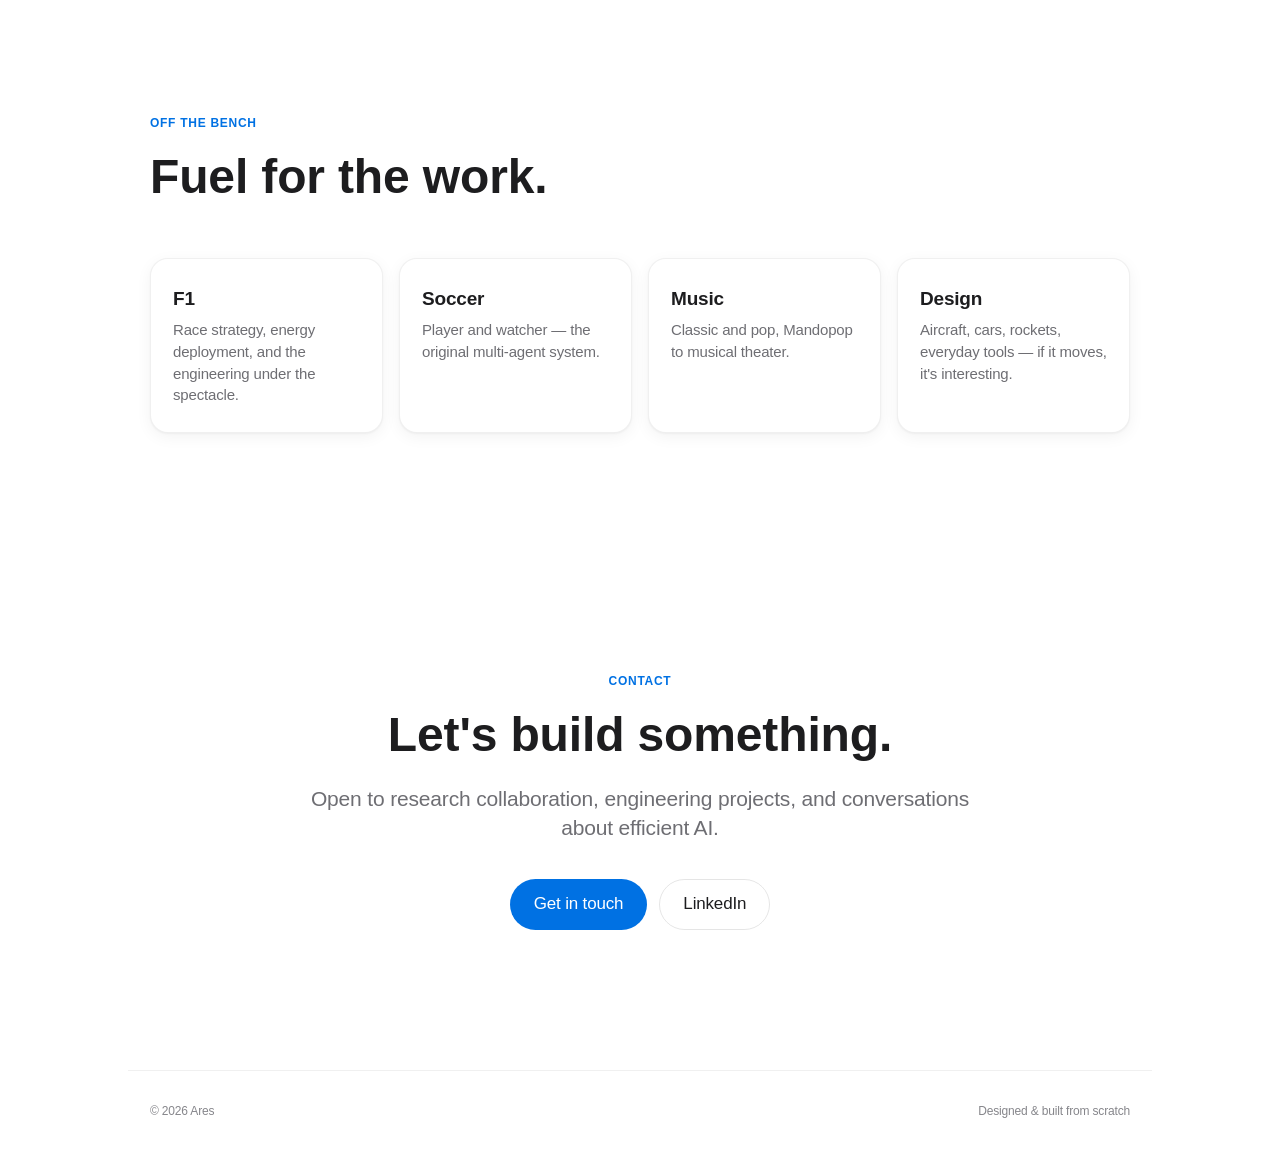
==== commit 6bf8ff26: "SEO: use full name Ares Yujie Zhang in titles, meta, brand" ====
--- a/index.html
+++ b/index.html
@@ -3,15 +3,15 @@
 <head>
   <meta charset="UTF-8" />
   <meta name="viewport" content="width=device-width, initial-scale=1, viewport-fit=cover" />
-  <title>Ares — Mechanical Engineer &amp; ML Researcher</title>
-  <meta name="description" content="Ares — Mechanical Engineering at Ohio State. Self-hosted machine learning research, robotics, and hands-on engineering builds." />
+  <title>Ares Yujie Zhang — Mechanical Engineering, Ohio State</title>
+  <meta name="description" content="Ares Yujie Zhang — Mechanical Engineering student at Ohio State. Machine learning research, robotics, and hands-on engineering builds." />
 
   <meta name="color-scheme" content="light dark" />
   <meta name="theme-color" content="#ffffff" media="(prefers-color-scheme: light)" />
   <meta name="theme-color" content="#000000" media="(prefers-color-scheme: dark)" />
 
   <meta property="og:type" content="website" />
-  <meta property="og:title" content="Ares — Mechanical Engineer &amp; ML Researcher" />
+  <meta property="og:title" content="Ares Yujie Zhang — Mechanical Engineering, Ohio State" />
   <meta property="og:description" content="Mechanical Engineering at Ohio State. Self-hosted machine learning research, robotics, and hands-on engineering builds." />
   <meta name="twitter:card" content="summary_large_image" />
 
@@ -40,7 +40,7 @@
     <div class="nav-inner">
       <a class="brand" href="#top" aria-label="Ares — home">
         <span class="brand-mark" aria-hidden="true">A</span>
-        <span class="brand-name">Ares</span>
+        <span class="brand-name">Ares Zhang</span>
       </a>
 
       <nav class="nav-links" id="navLinks" aria-label="Primary">
@@ -86,7 +86,7 @@
 
       <div class="hero-inner">
         <p class="kicker reveal">Mechanical Engineering · Machine Learning</p>
-        <h1 id="hero-title" class="reveal" style="--d:.08s">Ares builds<br />machines that <em>think</em>.</h1>
+        <h1 id="hero-title" class="reveal" style="--d:.08s">Ares Zhang builds<br />machines that <em>think</em>.</h1>
         <p class="lede reveal" style="--d:.16s">Mechanical Engineering student at Ohio State University, working where machine learning meets physical builds — from robot arms to long-range e-bikes.</p>
         <div class="hero-actions reveal" style="--d:.24s">
           <a class="btn primary" href="#research">See the research</a>
@@ -102,7 +102,7 @@
       <p class="section-label reveal">About</p>
       <h2 id="about-title" class="statement reveal">Engineer first.<br />Researcher by obsession.</h2>
       <div class="two-col">
-        <p class="reveal">I am a Mechanical Engineering student at Ohio State University. Everything is designed, measured, and validated before anything gets built.</p>
+        <p class="reveal">I am Ares Yujie Zhang, a Mechanical Engineering student at Ohio State University. Everything is designed, measured, and validated before anything gets built.</p>
         <p class="reveal" style="--d:.1s">My work lives where hands-on engineering meets machine learning: efficient model architectures for the edge, rigorous benchmarking, and physical platforms — arms, bikes — that give models something to inhabit.</p>
       </div>
       <ul class="tags reveal">
